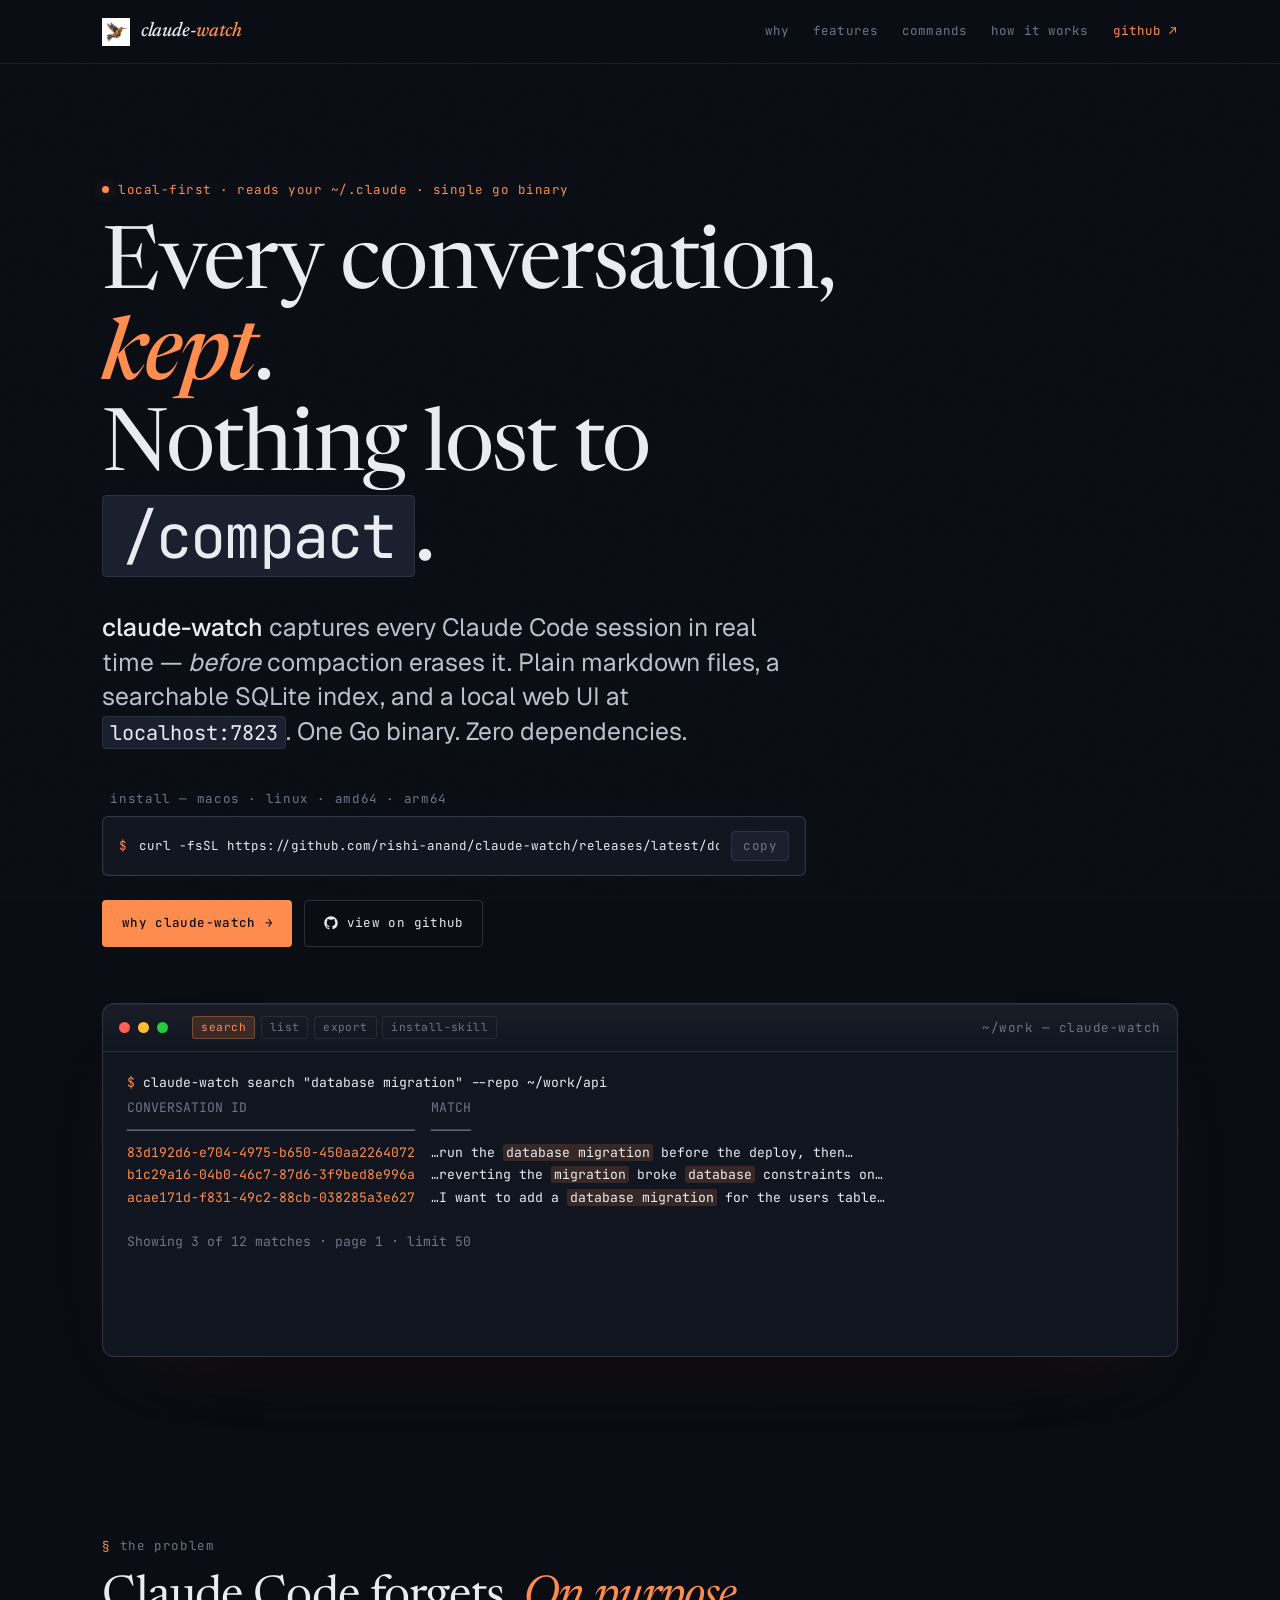
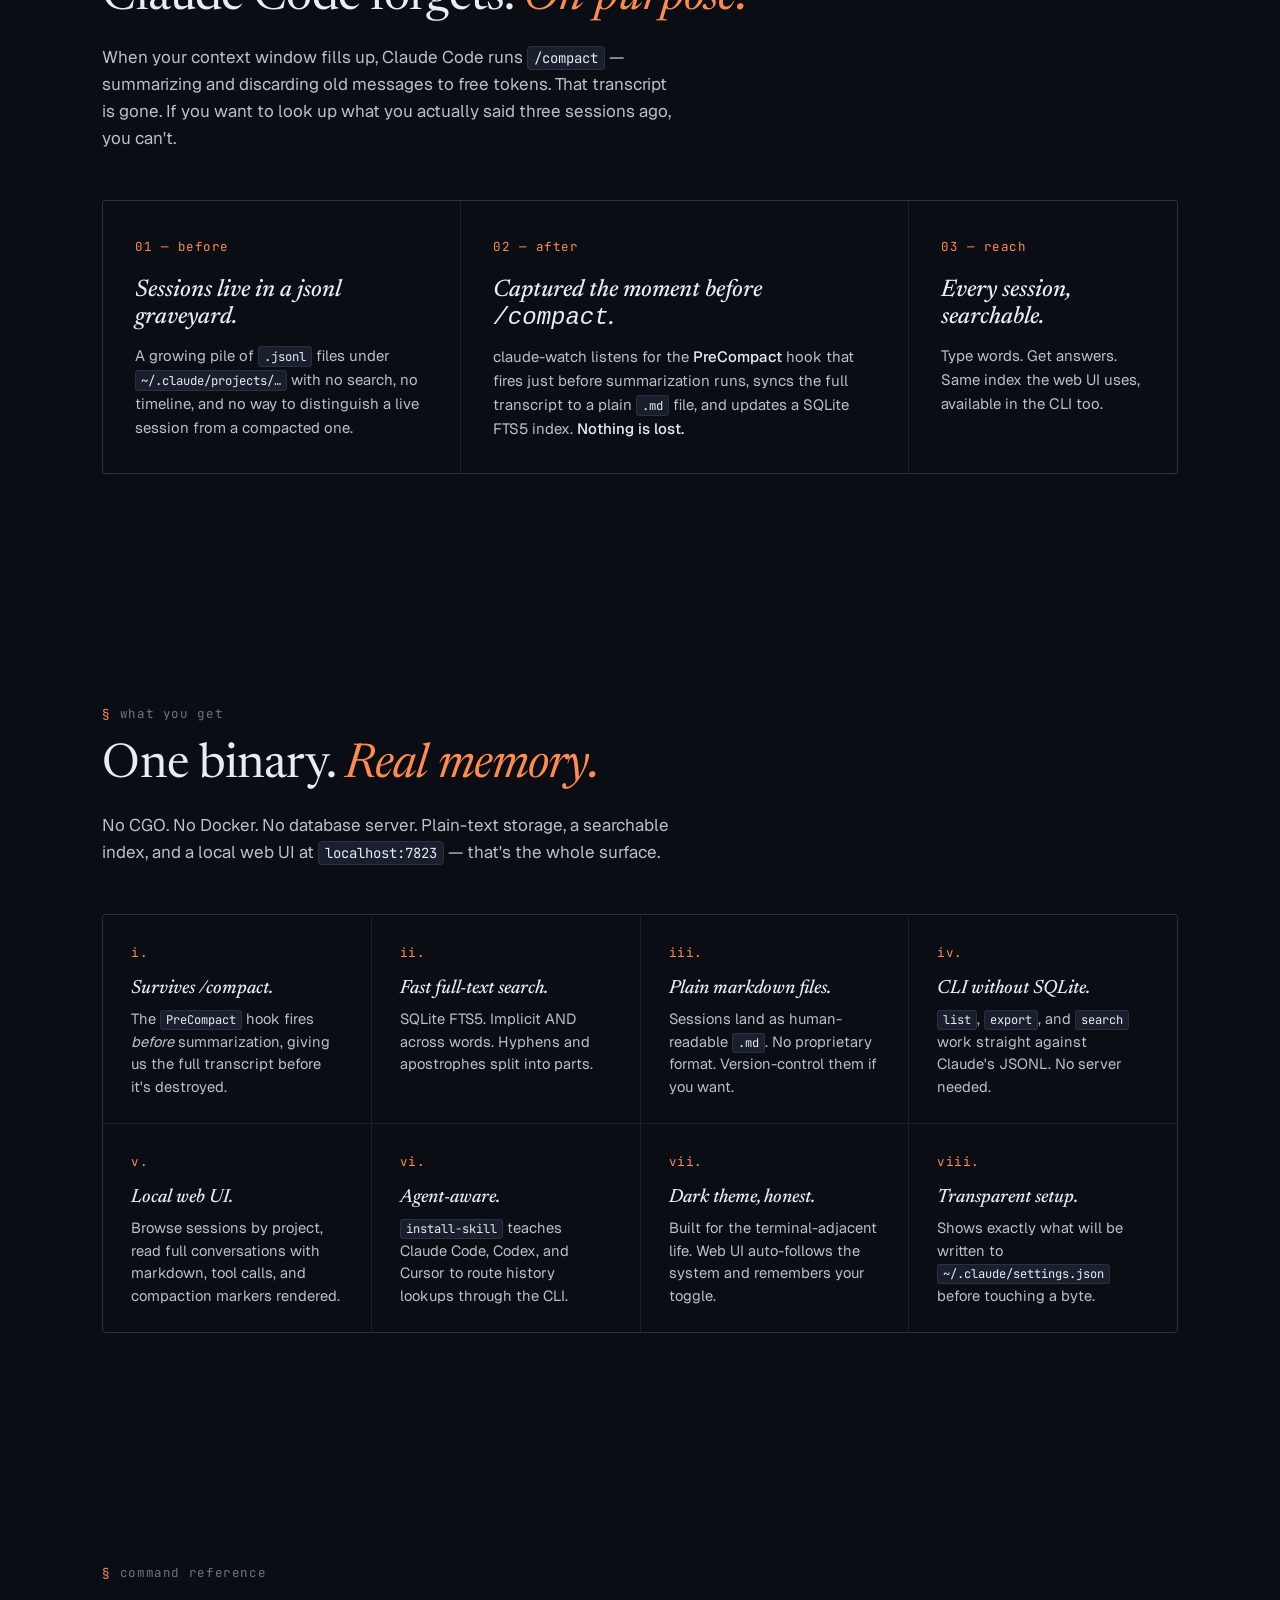
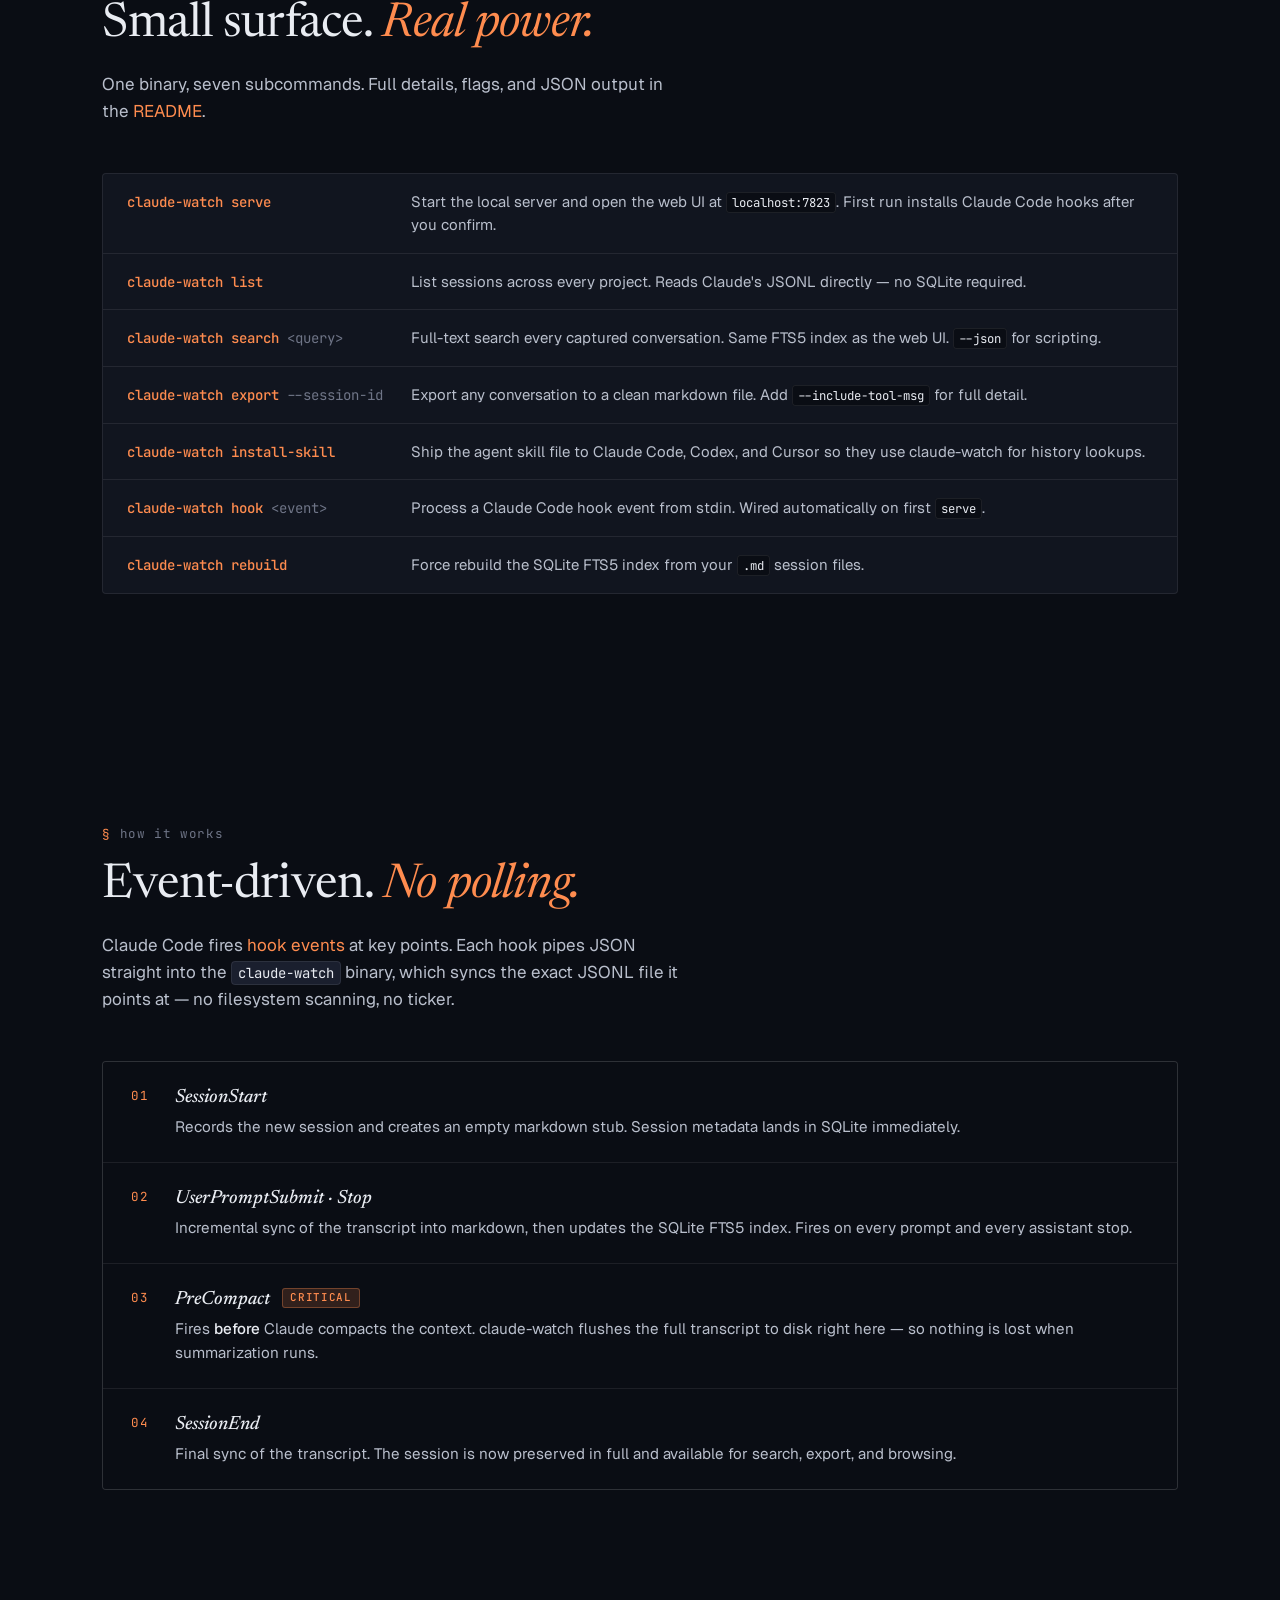
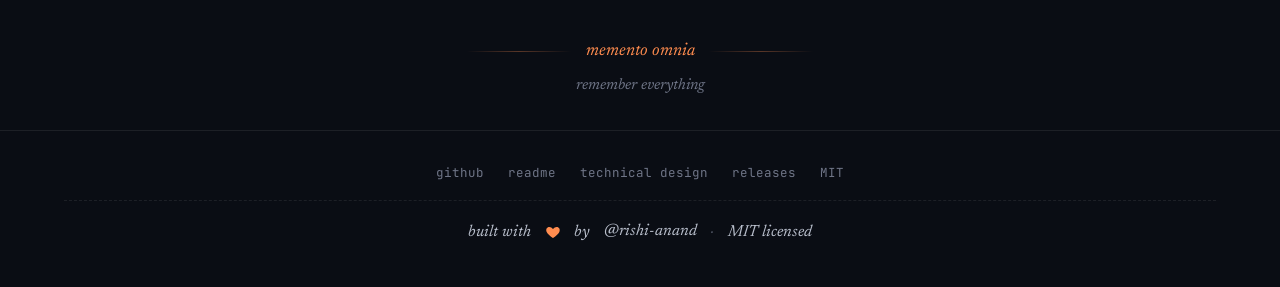
==== docs/index.html @ e71b8669 "Animate terminal demo: cycle through search/list/export/install-skill Replaces the static hero termi" ====
<!doctype html>
<html lang="en" data-accent="ember">
<head>
  <meta charset="utf-8" />
  <meta name="viewport" content="width=device-width, initial-scale=1" />
  <meta name="theme-color" content="#0a0d14" />
  <title>claude-watch — every Claude Code conversation, kept.</title>
  <meta name="description" content="claude-watch captures every Claude Code session in real time — before /compact erases it. Plain markdown files, a searchable SQLite index, and a local web UI at localhost:7823." />
  <meta property="og:title" content="claude-watch" />
  <meta property="og:description" content="Every Claude Code conversation, kept. Nothing lost to /compact." />
  <meta property="og:image" content="logo.png" />
  <meta name="twitter:card" content="summary_large_image" />
  <link rel="icon" type="image/png" href="logo.png" />
  <link rel="preconnect" href="https://fonts.googleapis.com" />
  <link rel="preconnect" href="https://fonts.gstatic.com" crossorigin />
  <link href="https://fonts.googleapis.com/css2?family=Newsreader:ital,opsz,wght@0,6..72,400;0,6..72,500;1,6..72,400;1,6..72,500&family=Geist:wght@400;500;600&family=JetBrains+Mono:wght@400;500&display=swap" rel="stylesheet" />
  <style>
    /* ─── Design tokens ─────────────────────────────────── */
    :root {
      --bg:      #0a0d14;
      --bg-2:    #11151f;
      --bg-3:    #1a1f2e;
      --line:    rgba(255, 255, 255, 0.08);
      --line-2:  rgba(255, 255, 255, 0.14);
      --ink:     #e9ecf2;
      --ink-2:   #b9bfcc;
      --ink-3:   #6f7587;
      --ink-4:   #4a4f5d;

      --accent:        #ff8c4f;
      --accent-soft:   rgba(255, 140, 79, 0.16);
      --accent-line:   rgba(255, 140, 79, 0.32);
      --accent-glow:   rgba(255, 140, 79, 0.45);

      --f-mono:    "JetBrains Mono", ui-monospace, "SF Mono", Menlo, monospace;
      --f-display: "Newsreader", ui-serif, Georgia, serif;
      --f-body:    "Geist", ui-sans-serif, system-ui, -apple-system, sans-serif;

      --t-1: clamp(2.6rem, 7vw, 5.4rem);
      --t-2: clamp(1.9rem, 4vw, 3rem);
      --t-3: clamp(1.2rem, 2.2vw, 1.55rem);
      --t-4: 1.0625rem;
      --t-5: 0.9375rem;
      --t-6: 0.78125rem;
      --lh-tight: 1.05;
      --lh-snug:  1.25;
      --lh:       1.55;

      --gutter:      clamp(1.25rem, 3vw, 2.5rem);
      --section-gap: clamp(4rem, 9vw, 7.5rem);
      --max-w:       72rem;
      --copy-w:      36rem;
    }

    /* ─── Reset + base ──────────────────────────────────── */
    *, *::before, *::after { box-sizing: border-box; }
    html, body { margin: 0; padding: 0; }
    html { background: var(--bg); scroll-behavior: smooth; }

    body {
      font-family: var(--f-body);
      font-size: var(--t-5);
      line-height: var(--lh);
      color: var(--ink);
      background: var(--bg);
      -webkit-font-smoothing: antialiased;
      -moz-osx-font-smoothing: grayscale;
      font-feature-settings: "ss01", "cv11";
      text-rendering: optimizeLegibility;
      overflow-x: hidden;
    }

    img { max-width: 100%; display: block; }
    a { color: var(--accent); text-decoration: none; transition: color .12s ease; }
    a:hover { color: var(--ink); }
    ::selection { background: var(--accent); color: var(--bg); }

    /* Faint grain overlay */
    body::before {
      content: "";
      position: fixed; inset: 0;
      pointer-events: none;
      z-index: 999;
      opacity: 0.04;
      background-image: url("data:image/svg+xml;utf8,<svg xmlns='http://www.w3.org/2000/svg' width='128' height='128'><filter id='n'><feTurbulence type='fractalNoise' baseFrequency='0.85' numOctaves='2' stitchTiles='stitch'/></filter><rect width='100%25' height='100%25' filter='url(%23n)'/></svg>");
      mix-blend-mode: overlay;
    }

    /* ─── Nav ───────────────────────────────────────────── */
    .nav {
      position: sticky; top: 0; z-index: 50;
      backdrop-filter: blur(10px);
      -webkit-backdrop-filter: blur(10px);
      background: rgba(10, 13, 20, 0.72);
      border-bottom: 1px solid var(--line);
    }
    .nav__inner {
      max-width: var(--max-w);
      margin: 0 auto;
      padding: 1rem var(--gutter);
      display: flex;
      align-items: center;
      gap: 2rem;
    }
    .nav__brand {
      display: flex;
      align-items: center;
      gap: .65rem;
      font-family: var(--f-display);
      font-style: italic;
      font-weight: 500;
      font-size: 1.25rem;
      color: var(--ink);
      letter-spacing: -.01em;
    }
    .nav__brand:hover { color: var(--ink); }
    .nav__brand img { width: 28px; height: 28px; }
    .nav__brand em { color: var(--accent); font-style: italic; }
    .nav__links {
      margin-left: auto;
      display: flex;
      gap: 1.5rem;
      font-family: var(--f-mono);
      font-size: var(--t-6);
      color: var(--ink-3);
      text-transform: lowercase;
      letter-spacing: .01em;
    }
    .nav__links a {
      color: var(--ink-3);
      border-bottom: 1px dashed transparent;
      padding-bottom: 1px;
      transition: color .12s, border-color .12s;
    }
    .nav__links a:hover { color: var(--ink); border-bottom-color: var(--accent-line); }
    .nav__links a.is-cta { color: var(--accent); }
    .nav__links a.is-cta:hover { color: var(--ink); }
    @media (max-width: 720px) {
      .nav__links { gap: 1rem; }
      .nav__links a:not(.is-cta) { display: none; }
    }

    /* ─── Hero ──────────────────────────────────────────── */
    .hero {
      max-width: var(--max-w);
      margin: 0 auto;
      padding: clamp(4rem, 10vw, 7rem) var(--gutter) clamp(2.5rem, 6vw, 4rem);
      position: relative;
    }
    .hero::after {
      content: "";
      position: absolute;
      top: -10%; right: -20%;
      width: 720px; height: 720px;
      background: radial-gradient(circle at center, var(--accent-soft) 0%, transparent 60%);
      pointer-events: none;
      filter: blur(30px);
      z-index: -1;
    }

    .hero__eyebrow {
      font-family: var(--f-mono);
      font-size: var(--t-6);
      color: var(--accent);
      text-transform: lowercase;
      letter-spacing: .04em;
      margin: 0 0 1.5rem;
      display: inline-flex;
      align-items: center;
      gap: .55rem;
    }
    .hero__eyebrow::before {
      content: "";
      display: inline-block;
      width: 7px; height: 7px;
      border-radius: 50%;
      background: var(--accent);
      box-shadow: 0 0 14px var(--accent-glow);
      animation: blink 2.6s ease-in-out infinite;
    }
    @keyframes blink { 0%,75%,100% { opacity: 1; } 88% { opacity: .25; } }

    .hero__title {
      font-family: var(--f-display);
      font-weight: 400;
      font-size: var(--t-1);
      line-height: var(--lh-tight);
      letter-spacing: -.02em;
      color: var(--ink);
      margin: 0 0 1.5rem;
      max-width: 16ch;
    }
    .hero__title em {
      font-style: italic;
      color: var(--accent);
      font-weight: 500;
    }
    .hero__sub {
      font-size: var(--t-3);
      line-height: 1.4;
      color: var(--ink-2);
      max-width: 44ch;
      margin: 0 0 2.5rem;
      font-weight: 400;
    }
    .hero__sub strong { color: var(--ink); font-weight: 500; }
    .hero__sub code {
      font-family: var(--f-mono);
      font-size: .82em;
      color: var(--ink);
      background: var(--bg-3);
      padding: 2px 7px;
      border-radius: 4px;
      border: 1px solid var(--line);
    }

    /* Install command block — primary CTA */
    .install {
      max-width: 44rem;
      margin: 0 0 1.5rem;
    }
    .install__label {
      font-family: var(--f-mono);
      font-size: var(--t-6);
      color: var(--ink-3);
      text-transform: lowercase;
      letter-spacing: .05em;
      margin: 0 0 .5rem;
      padding-left: .5rem;
    }
    .install__row {
      display: flex;
      align-items: center;
      gap: .75rem;
      background: var(--bg-2);
      border: 1px solid var(--line-2);
      border-radius: 6px;
      padding: .85rem 1rem;
      position: relative;
      box-shadow: 0 20px 40px -30px rgba(0,0,0,.9), 0 0 0 1px rgba(255,255,255,.02) inset;
    }
    .install__row .prompt {
      color: var(--accent);
      font-family: var(--f-mono);
      font-size: var(--t-6);
      user-select: none;
      flex-shrink: 0;
    }
    .install__row code {
      flex: 1;
      font-family: var(--f-mono);
      font-size: var(--t-6);
      color: var(--ink);
      overflow-x: auto;
      white-space: nowrap;
      padding: 2px 0;
      letter-spacing: 0;
    }
    .install__copy {
      background: var(--bg-3);
      border: 1px solid var(--line);
      color: var(--ink-3);
      font-family: var(--f-mono);
      font-size: var(--t-6);
      letter-spacing: .04em;
      text-transform: lowercase;
      padding: .35rem .7rem;
      border-radius: 4px;
      cursor: pointer;
      flex-shrink: 0;
      transition: color .12s, border-color .12s, background .12s;
    }
    .install__copy:hover {
      color: var(--accent);
      border-color: var(--accent-line);
      background: var(--bg-2);
    }
    .install__copy.is-copied {
      color: var(--accent);
      border-color: var(--accent);
      background: var(--accent-soft);
    }

    .cta-row {
      display: flex;
      flex-wrap: wrap;
      gap: .75rem;
      align-items: center;
      margin-bottom: 3.5rem;
    }
    .btn {
      display: inline-flex;
      align-items: center;
      gap: .55rem;
      font-family: var(--f-mono);
      font-size: var(--t-6);
      text-transform: lowercase;
      letter-spacing: .03em;
      padding: .8rem 1.15rem;
      border-radius: 4px;
      border: 1px solid transparent;
      cursor: pointer;
      transition: transform .12s ease, background .12s ease, border-color .12s ease, color .12s ease;
      text-decoration: none;
    }
    .btn--primary {
      background: var(--accent);
      color: var(--bg);
      font-weight: 500;
    }
    .btn--primary:hover {
      background: var(--ink);
      color: var(--bg);
      transform: translateY(-1px);
    }
    .btn--ghost {
      border-color: var(--line-2);
      color: var(--ink);
      background: transparent;
    }
    .btn--ghost:hover {
      border-color: var(--accent);
      color: var(--accent);
    }
    .btn .arrow { transition: transform .15s ease; }
    .btn:hover .arrow { transform: translateX(3px); }

    /* Terminal mock — replaces the "hero screenshot" slot */
    .terminal {
      margin: 0 calc(-1 * var(--gutter));
      position: relative;
    }
    .terminal__frame {
      border: 1px solid var(--line-2);
      border-radius: 12px;
      background: var(--bg-2);
      overflow: hidden;
      box-shadow:
        0 1px 0 rgba(255,255,255,.04) inset,
        0 60px 120px -60px rgba(0,0,0,.8),
        0 30px 80px -40px var(--accent-soft);
    }
    .terminal__bar {
      display: flex;
      align-items: center;
      gap: .5rem;
      padding: .75rem 1rem;
      border-bottom: 1px solid var(--line);
      background: linear-gradient(180deg, rgba(255,255,255,0.03), transparent);
    }
    .terminal__dot {
      width: 11px; height: 11px; border-radius: 50%;
      background: var(--ink-4);
    }
    .terminal__dot:nth-child(1) { background: #ff5f57; }
    .terminal__dot:nth-child(2) { background: #febc2e; }
    .terminal__dot:nth-child(3) { background: #28c840; }
    .terminal__title {
      margin-left: auto; margin-right: auto;
      font-family: var(--f-mono);
      font-size: var(--t-6);
      color: var(--ink-3);
      letter-spacing: .04em;
    }
    .terminal__body {
      font-family: var(--f-mono);
      font-size: .82rem;
      line-height: 1.7;
      padding: 1.25rem 1.5rem;
      color: var(--ink);
      overflow-x: auto;
      min-height: 19rem;
    }
    .terminal__cmd { white-space: pre; margin-bottom: .2rem; }
    .terminal__out { white-space: pre; min-height: 14rem; }
    .terminal__out .header { color: var(--ink-3); }
    .terminal__out .id { color: var(--accent); }
    .terminal__out .highlight { color: var(--ink); background: var(--accent-soft); padding: 0 3px; border-radius: 2px; }
    .terminal__out .dim { color: var(--ink-3); }
    .terminal__out .ok { color: #6fbc95; }
    .terminal__out .warn { color: #f0b76b; }
    .terminal__cmd .prompt { color: var(--accent); }
    .terminal__cursor {
      display: inline-block;
      width: 8px; height: 1.05em;
      background: var(--accent);
      vertical-align: text-bottom;
      animation: cursor 1s steps(2) infinite;
      margin-left: 2px;
    }
    .terminal__cursor[hidden] { display: none; }
    @keyframes cursor { 50% { opacity: 0; } }
    .terminal__tabs {
      display: flex;
      gap: .35rem;
      margin-left: 1rem;
    }
    .terminal__tab {
      font-family: var(--f-mono);
      font-size: .7rem;
      color: var(--ink-3);
      letter-spacing: .04em;
      padding: 2px 8px;
      border-radius: 3px;
      border: 1px solid var(--line);
      background: transparent;
      transition: color .18s ease, border-color .18s ease, background .18s ease;
    }
    .terminal__tab.is-active {
      color: var(--accent);
      border-color: var(--accent-line);
      background: var(--accent-soft);
    }
    @media (min-width: 900px) {
      .terminal { margin: 0; }
    }

    /* ─── Section primitives ────────────────────────────── */
    section {
      max-width: var(--max-w);
      margin: 0 auto;
      padding: var(--section-gap) var(--gutter);
    }
    .section__eyebrow {
      font-family: var(--f-mono);
      font-size: var(--t-6);
      color: var(--ink-3);
      text-transform: lowercase;
      letter-spacing: .05em;
      margin: 0 0 .75rem;
    }
    .section__eyebrow::before { content: "§ "; color: var(--accent); }
    .section__title {
      font-family: var(--f-display);
      font-weight: 400;
      font-size: var(--t-2);
      line-height: var(--lh-snug);
      letter-spacing: -.018em;
      margin: 0 0 1rem;
      max-width: 24ch;
      color: var(--ink);
    }
    .section__title em { font-style: italic; color: var(--accent); }
    .section__lede {
      font-size: var(--t-4);
      line-height: 1.6;
      color: var(--ink-2);
      max-width: var(--copy-w);
      margin: 0 0 3rem;
    }
    .section__lede code {
      font-family: var(--f-mono);
      font-size: .82em;
      color: var(--ink);
      background: var(--bg-3);
      padding: 2px 6px;
      border-radius: 4px;
      border: 1px solid var(--line);
    }

    /* ─── Pillars (why) ─────────────────────────────────── */
    .pillars {
      display: grid;
      grid-template-columns: repeat(12, 1fr);
      gap: 1px;
      background: var(--line);
      border: 1px solid var(--line);
      border-radius: 4px;
      overflow: hidden;
    }
    .pillar {
      background: var(--bg);
      padding: 2.25rem 2rem 2rem;
      position: relative;
      transition: background .18s ease;
    }
    .pillar:hover { background: var(--bg-2); }
    .pillar:nth-child(1) { grid-column: span 4; }
    .pillar:nth-child(2) { grid-column: span 5; }
    .pillar:nth-child(3) { grid-column: span 3; }
    @media (max-width: 820px) { .pillar:nth-child(n) { grid-column: span 12; } }
    .pillar__num {
      font-family: var(--f-mono);
      font-size: var(--t-6);
      color: var(--accent);
      margin-bottom: 1.25rem;
      letter-spacing: .04em;
    }
    .pillar__head {
      font-family: var(--f-display);
      font-weight: 500;
      font-style: italic;
      font-size: 1.5rem;
      line-height: 1.15;
      margin: 0 0 .75rem;
      color: var(--ink);
    }
    .pillar__body {
      color: var(--ink-2);
      font-size: var(--t-5);
      line-height: 1.6;
      margin: 0;
    }
    .pillar__body strong { color: var(--ink); font-weight: 500; }
    .pillar__body code {
      font-family: var(--f-mono);
      font-size: .82em;
      color: var(--ink);
      background: var(--bg-3);
      padding: 1px 5px;
      border-radius: 3px;
      border: 1px solid var(--line);
    }

    /* ─── Features grid ─────────────────────────────────── */
    .features {
      display: grid;
      grid-template-columns: repeat(auto-fill, minmax(260px, 1fr));
      gap: 1px;
      background: var(--line);
      border: 1px solid var(--line);
      border-radius: 4px;
      overflow: hidden;
    }
    .feature {
      background: var(--bg);
      padding: 1.75rem 1.75rem 1.5rem;
      transition: background .18s ease;
    }
    .feature:hover { background: var(--bg-2); }
    .feature__mark {
      font-family: var(--f-mono);
      font-size: var(--t-6);
      color: var(--accent);
      letter-spacing: .04em;
      margin-bottom: .9rem;
    }
    .feature__head {
      font-family: var(--f-display);
      font-weight: 500;
      font-style: italic;
      font-size: 1.2rem;
      line-height: 1.2;
      margin: 0 0 .5rem;
      color: var(--ink);
    }
    .feature__body {
      color: var(--ink-2);
      font-size: .92rem;
      line-height: 1.55;
      margin: 0;
    }
    .feature__body code {
      font-family: var(--f-mono);
      font-size: .82em;
      color: var(--ink);
      background: var(--bg-3);
      padding: 1px 5px;
      border-radius: 3px;
      border: 1px solid var(--line);
    }

    /* ─── Commands table ────────────────────────────────── */
    .commands {
      border: 1px solid var(--line);
      border-radius: 4px;
      overflow: hidden;
      background: var(--bg-2);
    }
    .cmd {
      display: grid;
      grid-template-columns: 260px 1fr;
      gap: 1.5rem;
      padding: 1rem 1.5rem;
      border-bottom: 1px solid var(--line);
      align-items: baseline;
      transition: background .12s ease;
    }
    .cmd:last-child { border-bottom: none; }
    .cmd:hover { background: var(--bg-3); }
    .cmd__name {
      font-family: var(--f-mono);
      font-size: .875rem;
      color: var(--accent);
      font-weight: 500;
    }
    .cmd__name .flag {
      color: var(--ink-3);
      font-weight: 400;
    }
    .cmd__desc {
      color: var(--ink-2);
      font-size: var(--t-5);
      line-height: 1.55;
    }
    .cmd__desc code {
      font-family: var(--f-mono);
      font-size: .82em;
      color: var(--ink);
      background: var(--bg);
      padding: 1px 5px;
      border-radius: 3px;
      border: 1px solid var(--line);
    }
    @media (max-width: 720px) {
      .cmd { grid-template-columns: 1fr; gap: .35rem; }
    }

    /* ─── Steps (how it works) ──────────────────────────── */
    .steps {
      display: grid;
      gap: 1px;
      background: var(--line);
      border: 1px solid var(--line);
      border-radius: 4px;
      overflow: hidden;
    }
    .step {
      background: var(--bg);
      padding: 1.5rem 1.75rem 1.5rem 4.5rem;
      position: relative;
      transition: background .18s ease;
    }
    .step:hover { background: var(--bg-2); }
    .step__num {
      position: absolute;
      left: 1.75rem;
      top: 1.5rem;
      font-family: var(--f-mono);
      font-size: var(--t-6);
      color: var(--accent);
      letter-spacing: .04em;
      width: 2rem;
    }
    .step__head {
      font-family: var(--f-display);
      font-weight: 500;
      font-style: italic;
      font-size: 1.2rem;
      line-height: 1.2;
      margin: 0 0 .35rem;
      color: var(--ink);
    }
    .step__head .tag {
      display: inline-block;
      margin-left: .5rem;
      font-family: var(--f-mono);
      font-size: .68rem;
      font-style: normal;
      letter-spacing: .06em;
      text-transform: uppercase;
      color: var(--accent);
      background: var(--accent-soft);
      border: 1px solid var(--accent-line);
      padding: 2px 7px;
      border-radius: 3px;
      vertical-align: 3px;
    }
    .step__body {
      color: var(--ink-2);
      font-size: .95rem;
      line-height: 1.55;
      margin: 0;
    }
    .step__body strong { color: var(--ink); font-weight: 500; }
    .step__body code {
      font-family: var(--f-mono);
      font-size: .82em;
      color: var(--ink);
      background: var(--bg-3);
      padding: 1px 5px;
      border-radius: 3px;
      border: 1px solid var(--line);
    }

    /* ─── Closing quote ─────────────────────────────────── */
    .benediction {
      margin: 2rem auto 2rem;
      max-width: 40rem;
      text-align: center;
      padding: 0 1rem;
    }
    .benediction__phrase {
      display: flex;
      align-items: center;
      justify-content: center;
      gap: .9rem;
      font-family: var(--f-display);
      font-style: italic;
      font-size: 1.1rem;
      color: var(--accent);
      margin: 0;
    }
    .benediction__rule {
      flex: 1 1 auto;
      height: 1px;
      max-width: 6.5rem;
      background: linear-gradient(90deg, transparent 0%, var(--accent-line) 50%, transparent 100%);
    }
    .benediction__translation {
      font-family: var(--f-display);
      font-style: italic;
      font-size: .95rem;
      color: var(--ink-3);
      margin: .6rem 0 0;
    }

    /* ─── Footer ────────────────────────────────────────── */
    footer {
      border-top: 1px solid var(--line);
      margin-top: 1rem;
      padding: 2rem var(--gutter) 1.5rem;
      background: var(--bg);
      color: var(--ink-3);
      font-size: var(--t-6);
    }
    .footer__row { max-width: var(--max-w); margin: 0 auto; }
    .footer__nav {
      display: flex;
      justify-content: center;
      gap: 1.5rem;
      flex-wrap: wrap;
      margin-bottom: 1rem;
      font-family: var(--f-mono);
      font-size: var(--t-6);
    }
    .footer__nav a {
      color: var(--ink-3);
      border-bottom: 1px dashed transparent;
      padding-bottom: 1px;
      transition: color .12s, border-color .12s;
    }
    .footer__nav a:hover {
      color: var(--accent);
      border-color: var(--accent-line);
    }
    .footer__signoff {
      display: flex;
      align-items: center;
      justify-content: center;
      gap: .85rem;
      flex-wrap: wrap;
      font-family: var(--f-display);
      font-style: italic;
      font-size: 1rem;
      color: var(--ink-2);
      border-top: 1px dashed var(--line);
      padding: 1.1rem 0 0;
    }
    .footer__signoff .sep { color: var(--ink-4); }
    .footer__signoff a {
      color: var(--ink-2);
      border-bottom: 1px dashed transparent;
      padding-bottom: 1px;
      transition: color .12s, border-color .12s;
    }
    .footer__signoff a:hover {
      color: var(--accent);
      border-color: var(--accent);
    }
    .footer__signoff svg.heart {
      color: var(--accent);
      transform-origin: center;
      animation: heart-beat 2.4s ease-in-out infinite;
    }
    @keyframes heart-beat {
      0%, 100% { transform: scale(1); }
      18% { transform: scale(1.18); }
      36% { transform: scale(1); }
      54% { transform: scale(1.10); }
      72% { transform: scale(1); }
    }

    @media (prefers-reduced-motion: reduce) {
      *, *::before, *::after { transition: none !important; animation: none !important; }
    }
  </style>
</head>
<body>

  <nav class="nav">
    <div class="nav__inner">
      <a class="nav__brand" href="#top">
        <img src="logo.png" alt="" />
        <span>claude-<em>watch</em></span>
      </a>
      <div class="nav__links">
        <a href="#why">why</a>
        <a href="#features">features</a>
        <a href="#commands">commands</a>
        <a href="#how">how it works</a>
        <a class="is-cta" href="https://github.com/rishi-anand/claude-watch" target="_blank" rel="noopener">github ↗</a>
      </div>
    </div>
  </nav>

  <header class="hero" id="top">
    <p class="hero__eyebrow">local-first · reads your ~/.claude · single go binary</p>
    <h1 class="hero__title">
      Every conversation, <em>kept</em>.<br>
      Nothing lost to <code style="font-family:var(--f-mono);font-size:.7em;background:var(--bg-3);padding:0 .3em;border-radius:4px;border:1px solid var(--line);vertical-align:2px;color:var(--ink)">/compact</code>.
    </h1>
    <p class="hero__sub">
      <strong>claude-watch</strong> captures every Claude Code session in real time — <em>before</em>
      compaction erases it. Plain markdown files, a searchable SQLite index, and a local web UI
      at <code>localhost:7823</code>. One Go binary. Zero dependencies.
    </p>

    <div class="install">
      <p class="install__label">install — macOS &middot; linux &middot; amd64 &middot; arm64</p>
      <div class="install__row">
        <span class="prompt">$</span>
        <code id="install-line">curl -fsSL https://github.com/rishi-anand/claude-watch/releases/latest/download/install.sh | bash</code>
        <button class="install__copy" id="install-copy" aria-label="Copy install command">copy</button>
      </div>
    </div>

    <div class="cta-row">
      <a class="btn btn--primary" href="#why">
        why claude-watch
        <span class="arrow">→</span>
      </a>
      <a class="btn btn--ghost" href="https://github.com/rishi-anand/claude-watch" target="_blank" rel="noopener">
        <svg width="14" height="14" viewBox="0 0 24 24" fill="currentColor"><path d="M12 .5C5.65.5.5 5.65.5 12c0 5.08 3.29 9.39 7.86 10.91.58.11.79-.25.79-.56v-2.16c-3.2.7-3.87-1.36-3.87-1.36-.52-1.32-1.27-1.67-1.27-1.67-1.04-.71.08-.7.08-.7 1.15.08 1.75 1.18 1.75 1.18 1.02 1.75 2.68 1.24 3.34.95.1-.74.4-1.24.72-1.53-2.55-.29-5.24-1.28-5.24-5.7 0-1.26.45-2.28 1.18-3.08-.12-.29-.51-1.46.11-3.04 0 0 .96-.31 3.15 1.18a10.9 10.9 0 0 1 5.72 0c2.19-1.49 3.15-1.18 3.15-1.18.63 1.58.23 2.75.11 3.04.73.8 1.18 1.82 1.18 3.08 0 4.43-2.69 5.41-5.25 5.7.41.35.78 1.05.78 2.11v3.13c0 .31.21.68.8.56A11.51 11.51 0 0 0 23.5 12C23.5 5.65 18.35.5 12 .5z"/></svg>
        view on github
      </a>
    </div>

    <div class="terminal">
      <div class="terminal__frame">
        <div class="terminal__bar">
          <span class="terminal__dot"></span>
          <span class="terminal__dot"></span>
          <span class="terminal__dot"></span>
          <div class="terminal__tabs" id="term-tabs" aria-hidden="true">
            <span class="terminal__tab" data-scene="0">search</span>
            <span class="terminal__tab" data-scene="1">list</span>
            <span class="terminal__tab" data-scene="2">export</span>
            <span class="terminal__tab" data-scene="3">install-skill</span>
          </div>
          <span class="terminal__title" style="margin-left:auto;margin-right:0">~/work — claude-watch</span>
        </div>
        <div class="terminal__body" aria-hidden="true">
          <div class="terminal__cmd"><span class="prompt">$</span> <span id="term-typed"></span><span class="terminal__cursor" id="term-cursor"></span></div>
          <div class="terminal__out" id="term-out"></div>
        </div>
      </div>
    </div>
  </header>

  <section id="why">
    <p class="section__eyebrow">the problem</p>
    <h2 class="section__title">Claude Code forgets. <em>On purpose.</em></h2>
    <p class="section__lede">
      When your context window fills up, Claude Code runs <code>/compact</code> — summarizing and
      discarding old messages to free tokens. That transcript is gone. If you want to look up what
      you actually said three sessions ago, you can't.
    </p>

    <div class="pillars">
      <div class="pillar">
        <div class="pillar__num">01 — before</div>
        <h3 class="pillar__head">Sessions live in a jsonl graveyard.</h3>
        <p class="pillar__body">
          A growing pile of <code>.jsonl</code> files under <code>~/.claude/projects/…</code> with
          no search, no timeline, and no way to distinguish a live session from a compacted one.
        </p>
      </div>
      <div class="pillar">
        <div class="pillar__num">02 — after</div>
        <h3 class="pillar__head">Captured the moment before <code>/compact</code>.</h3>
        <p class="pillar__body">
          claude-watch listens for the <strong>PreCompact</strong> hook that fires just before summarization
          runs, syncs the full transcript to a plain <code>.md</code> file, and updates a SQLite FTS5
          index. <strong>Nothing is lost.</strong>
        </p>
      </div>
      <div class="pillar">
        <div class="pillar__num">03 — reach</div>
        <h3 class="pillar__head">Every session, searchable.</h3>
        <p class="pillar__body">
          Type words. Get answers. Same index the web UI uses, available in the CLI too.
        </p>
      </div>
    </div>
  </section>

  <section id="features">
    <p class="section__eyebrow">what you get</p>
    <h2 class="section__title">One binary. <em>Real memory.</em></h2>
    <p class="section__lede">
      No CGO. No Docker. No database server. Plain-text storage, a searchable index, and a local
      web UI at <code>localhost:7823</code> — that's the whole surface.
    </p>

    <div class="features">
      <div class="feature">
        <div class="feature__mark">i.</div>
        <h3 class="feature__head">Survives /compact.</h3>
        <p class="feature__body">The <code>PreCompact</code> hook fires <em>before</em> summarization, giving us the full transcript before it's destroyed.</p>
      </div>
      <div class="feature">
        <div class="feature__mark">ii.</div>
        <h3 class="feature__head">Fast full-text search.</h3>
        <p class="feature__body">SQLite FTS5. Implicit AND across words. Hyphens and apostrophes split into parts.</p>
      </div>
      <div class="feature">
        <div class="feature__mark">iii.</div>
        <h3 class="feature__head">Plain markdown files.</h3>
        <p class="feature__body">Sessions land as human-readable <code>.md</code>. No proprietary format. Version-control them if you want.</p>
      </div>
      <div class="feature">
        <div class="feature__mark">iv.</div>
        <h3 class="feature__head">CLI without SQLite.</h3>
        <p class="feature__body"><code>list</code>, <code>export</code>, and <code>search</code> work straight against Claude's JSONL. No server needed.</p>
      </div>
      <div class="feature">
        <div class="feature__mark">v.</div>
        <h3 class="feature__head">Local web UI.</h3>
        <p class="feature__body">Browse sessions by project, read full conversations with markdown, tool calls, and compaction markers rendered.</p>
      </div>
      <div class="feature">
        <div class="feature__mark">vi.</div>
        <h3 class="feature__head">Agent-aware.</h3>
        <p class="feature__body"><code>install-skill</code> teaches Claude Code, Codex, and Cursor to route history lookups through the CLI.</p>
      </div>
      <div class="feature">
        <div class="feature__mark">vii.</div>
        <h3 class="feature__head">Dark theme, honest.</h3>
        <p class="feature__body">Built for the terminal-adjacent life. Web UI auto-follows the system and remembers your toggle.</p>
      </div>
      <div class="feature">
        <div class="feature__mark">viii.</div>
        <h3 class="feature__head">Transparent setup.</h3>
        <p class="feature__body">Shows exactly what will be written to <code>~/.claude/settings.json</code> before touching a byte.</p>
      </div>
    </div>
  </section>

  <section id="commands">
    <p class="section__eyebrow">command reference</p>
    <h2 class="section__title">Small surface. <em>Real power.</em></h2>
    <p class="section__lede">
      One binary, seven subcommands. Full details, flags, and JSON output in the
      <a href="https://github.com/rishi-anand/claude-watch#commands" target="_blank" rel="noopener">README</a>.
    </p>

    <div class="commands">
      <div class="cmd">
        <div class="cmd__name">claude-watch serve</div>
        <div class="cmd__desc">Start the local server and open the web UI at <code>localhost:7823</code>. First run installs Claude Code hooks after you confirm.</div>
      </div>
      <div class="cmd">
        <div class="cmd__name">claude-watch list</div>
        <div class="cmd__desc">List sessions across every project. Reads Claude's JSONL directly — no SQLite required.</div>
      </div>
      <div class="cmd">
        <div class="cmd__name">claude-watch search <span class="flag">&lt;query&gt;</span></div>
        <div class="cmd__desc">Full-text search every captured conversation. Same FTS5 index as the web UI. <code>--json</code> for scripting.</div>
      </div>
      <div class="cmd">
        <div class="cmd__name">claude-watch export <span class="flag">--session-id</span></div>
        <div class="cmd__desc">Export any conversation to a clean markdown file. Add <code>--include-tool-msg</code> for full detail.</div>
      </div>
      <div class="cmd">
        <div class="cmd__name">claude-watch install-skill</div>
        <div class="cmd__desc">Ship the agent skill file to Claude Code, Codex, and Cursor so they use claude-watch for history lookups.</div>
      </div>
      <div class="cmd">
        <div class="cmd__name">claude-watch hook <span class="flag">&lt;event&gt;</span></div>
        <div class="cmd__desc">Process a Claude Code hook event from stdin. Wired automatically on first <code>serve</code>.</div>
      </div>
      <div class="cmd">
        <div class="cmd__name">claude-watch rebuild</div>
        <div class="cmd__desc">Force rebuild the SQLite FTS5 index from your <code>.md</code> session files.</div>
      </div>
    </div>
  </section>

  <section id="how">
    <p class="section__eyebrow">how it works</p>
    <h2 class="section__title">Event-driven. <em>No polling.</em></h2>
    <p class="section__lede">
      Claude Code fires <a href="https://code.claude.com/docs/en/hooks" target="_blank" rel="noopener">hook events</a>
      at key points. Each hook pipes JSON straight into the <code>claude-watch</code> binary, which
      syncs the exact JSONL file it points at — no filesystem scanning, no ticker.
    </p>

    <div class="steps">
      <div class="step">
        <div class="step__num">01</div>
        <h3 class="step__head">SessionStart</h3>
        <p class="step__body">Records the new session and creates an empty markdown stub. Session metadata lands in SQLite immediately.</p>
      </div>
      <div class="step">
        <div class="step__num">02</div>
        <h3 class="step__head">UserPromptSubmit &middot; Stop</h3>
        <p class="step__body">Incremental sync of the transcript into markdown, then updates the SQLite FTS5 index. Fires on every prompt and every assistant stop.</p>
      </div>
      <div class="step">
        <div class="step__num">03</div>
        <h3 class="step__head">PreCompact <span class="tag">critical</span></h3>
        <p class="step__body">Fires <strong>before</strong> Claude compacts the context. claude-watch flushes the full transcript to disk right here — so nothing is lost when summarization runs.</p>
      </div>
      <div class="step">
        <div class="step__num">04</div>
        <h3 class="step__head">SessionEnd</h3>
        <p class="step__body">Final sync of the transcript. The session is now preserved in full and available for search, export, and browsing.</p>
      </div>
    </div>
  </section>

  <div class="benediction">
    <p class="benediction__phrase">
      <span class="benediction__rule"></span>
      <span><em>memento omnia</em></span>
      <span class="benediction__rule"></span>
    </p>
    <p class="benediction__translation">remember everything</p>
  </div>

  <footer>
    <div class="footer__row">
      <div class="footer__nav">
        <a href="https://github.com/rishi-anand/claude-watch" target="_blank" rel="noopener">github</a>
        <a href="https://github.com/rishi-anand/claude-watch#readme" target="_blank" rel="noopener">readme</a>
        <a href="https://github.com/rishi-anand/claude-watch/blob/main/docs/technical-design.md" target="_blank" rel="noopener">technical design</a>
        <a href="https://github.com/rishi-anand/claude-watch/releases/latest" target="_blank" rel="noopener">releases</a>
        <a href="https://github.com/rishi-anand/claude-watch/blob/main/LICENSE" target="_blank" rel="noopener">MIT</a>
      </div>
      <p class="footer__signoff">
        <span>built with</span>
        <svg class="heart" width="16" height="16" viewBox="0 0 24 24" fill="currentColor" aria-hidden="true"><path d="M12 21s-7-4.35-9.5-9.05C.8 8.4 2.65 4.5 6.5 4.5c2.15 0 3.86 1.15 5.5 3.05C13.64 5.65 15.35 4.5 17.5 4.5c3.85 0 5.7 3.9 4 7.45C19 16.65 12 21 12 21z"/></svg>
        <span>by</span>
        <a href="https://github.com/rishi-anand" target="_blank" rel="noopener">@rishi-anand</a>
        <span class="sep">·</span>
        <span>MIT licensed</span>
      </p>
    </div>
  </footer>

  <script>
    // Copy install command
    (function () {
      var copyBtn = document.getElementById('install-copy');
      var installLine = document.getElementById('install-line');
      if (!copyBtn || !installLine) return;
      copyBtn.addEventListener('click', function () {
        var text = installLine.textContent.trim();
        var done = function () {
          copyBtn.textContent = 'copied';
          copyBtn.classList.add('is-copied');
          setTimeout(function () {
            copyBtn.textContent = 'copy';
            copyBtn.classList.remove('is-copied');
          }, 1800);
        };
        if (navigator.clipboard && navigator.clipboard.writeText) {
          navigator.clipboard.writeText(text).then(done, function () {});
        } else {
          var ta = document.createElement('textarea');
          ta.value = text;
          document.body.appendChild(ta);
          ta.select();
          try { document.execCommand('copy'); done(); } catch (e) {}
          document.body.removeChild(ta);
        }
      });
    })();

    // Terminal demo — cycle through commands with typewriter effect
    (function () {
      var typed  = document.getElementById('term-typed');
      var out    = document.getElementById('term-out');
      var cursor = document.getElementById('term-cursor');
      var tabs   = document.querySelectorAll('#term-tabs .terminal__tab');
      var body   = document.querySelector('.terminal__body');
      if (!typed || !out || !cursor) return;

      var scenes = [
        {
          cmd: 'claude-watch search "database migration" --repo ~/work/api',
          out:
'<span class="header">CONVERSATION ID                       MATCH</span>\n' +
'<span class="header">────────────────────────────────────  ─────</span>\n' +
'<span class="id">83d192d6-e704-4975-b650-450aa2264072</span>  …run the <span class="highlight">database migration</span> before the deploy, then…\n' +
'<span class="id">b1c29a16-04b0-46c7-87d6-3f9bed8e996a</span>  …reverting the <span class="highlight">migration</span> broke <span class="highlight">database</span> constraints on…\n' +
'<span class="id">acae171d-f831-49c2-88cb-038285a3e627</span>  …I want to add a <span class="highlight">database migration</span> for the users table…\n' +
'\n' +
'<span class="dim">Showing 3 of 12 matches · page 1 · limit 50</span>',
          hold: 4200
        },
        {
          cmd: 'claude-watch list --repo ~/work/api',
          out:
'<span class="id">acae171d…</span>  api   <span class="dim">2026-06-28 20:58 → 2026-06-28 21:21</span>  <span class="dim">[m:266 t:99]</span>  Add list and export subcommands…\n' +
'<span class="id">83d192d6…</span>  api   <span class="dim">2026-06-06 09:37 → 2026-06-08 11:30</span>  <span class="dim">[m:297 t:109]</span> Rework database migration flow…\n' +
'<span class="id">b1c29a16…</span>  api   <span class="dim">2026-05-14 22:05 → 2026-05-14 22:07</span>  <span class="dim">[m:12 t:3]</span>   Debug flaky test in user_test.go…\n' +
'<span class="id">7f5e2a91…</span>  api   <span class="dim">2026-05-11 09:12 → 2026-05-11 10:04</span>  <span class="dim">[m:88 t:34]</span>  Add rate-limit middleware…\n' +
'<span class="id">4e0c8b1a…</span>  api   <span class="dim">2026-04-30 14:22 → 2026-04-30 15:47</span>  <span class="dim">[m:141 t:52]</span> Postgres connection pool tuning…\n' +
'\n' +
'<span class="dim">5 sessions · repo: ~/work/api</span>',
          hold: 4400
        },
        {
          cmd: 'claude-watch export --session-id 83d192d6 -o migration-notes.md',
          out:
'<span class="ok">✓</span> <span class="dim">Loaded session</span> <span class="id">83d192d6-e704-4975-b650-450aa2264072</span>\n' +
'<span class="ok">✓</span> <span class="dim">297 messages · 109 tool calls · 2 compaction boundaries</span>\n' +
'<span class="ok">✓</span> <span class="dim">Stripped tool-only turns (kept user + assistant)</span>\n' +
'<span class="ok">✓</span> <span class="dim">Wrote</span> <span class="id">migration-notes.md</span> <span class="dim">· 48 KB · 3,412 lines</span>\n' +
'\n' +
'<span class="id">migration-notes.md</span> <span class="dim">is ready to read.</span>',
          hold: 4000
        },
        {
          cmd: 'claude-watch install-skill --dry-run',
          out:
'<span class="dim">[would write]</span> claude   ~/.claude/skills/claude-watch/SKILL.md\n' +
'<span class="dim">[would write]</span> codex    ~/.codex/AGENTS.md      <span class="warn">(merge)</span>\n' +
'<span class="dim">[would write]</span> cursor   ~/.cursor/rules/claude-watch.mdc\n' +
'\n' +
'<span class="dim">Re-run without --dry-run to install.</span>\n' +
'<span class="dim">Your coding agent will then know to look here for past sessions.</span>',
          hold: 4000
        }
      ];

      var reduced = window.matchMedia && window.matchMedia('(prefers-reduced-motion: reduce)').matches;
      var paused = false;
      var idx = 0;
      var cancelled = false;

      body.addEventListener('mouseenter', function () { paused = true; });
      body.addEventListener('mouseleave', function () { paused = false; });

      tabs.forEach(function (tab) {
        tab.style.cursor = 'pointer';
        tab.addEventListener('click', function () {
          idx = parseInt(tab.getAttribute('data-scene'), 10);
          cancelled = true;
        });
      });

      function markTab(i) {
        tabs.forEach(function (t, ti) {
          if (ti === i) t.classList.add('is-active');
          else t.classList.remove('is-active');
        });
      }

      function sleep(ms) { return new Promise(function (r) { setTimeout(r, ms); }); }
      async function waitWhilePaused() {
        while (paused && !cancelled) await sleep(180);
      }

      async function typeText(text) {
        typed.textContent = '';
        for (var i = 0; i < text.length && !cancelled; i++) {
          await waitWhilePaused();
          typed.textContent += text[i];
          var ch = text[i];
          var jitter = (ch === ' ' || ch === '-') ? 18 : 24;
          await sleep(24 + Math.random() * jitter);
        }
      }

      async function runScene(s) {
        typed.textContent = '';
        out.innerHTML = '';
        cursor.hidden = false;
        await sleep(280);
        if (cancelled) return;
        await typeText(s.cmd);
        if (cancelled) return;
        await sleep(320);
        if (cancelled) return;
        out.innerHTML = s.out;
        cursor.hidden = true;
        var elapsed = 0;
        var step = 120;
        while (elapsed < s.hold && !cancelled) {
          await sleep(step);
          if (!paused) elapsed += step;
        }
      }

      async function loop() {
        if (reduced) {
          markTab(0);
          typed.textContent = scenes[0].cmd;
          out.innerHTML = scenes[0].out;
          cursor.hidden = true;
          return;
        }
        while (true) {
          markTab(idx);
          cancelled = false;
          await runScene(scenes[idx]);
          if (!cancelled) idx = (idx + 1) % scenes.length;
        }
      }
      loop();
    })();
  </script>
</body>
</html>
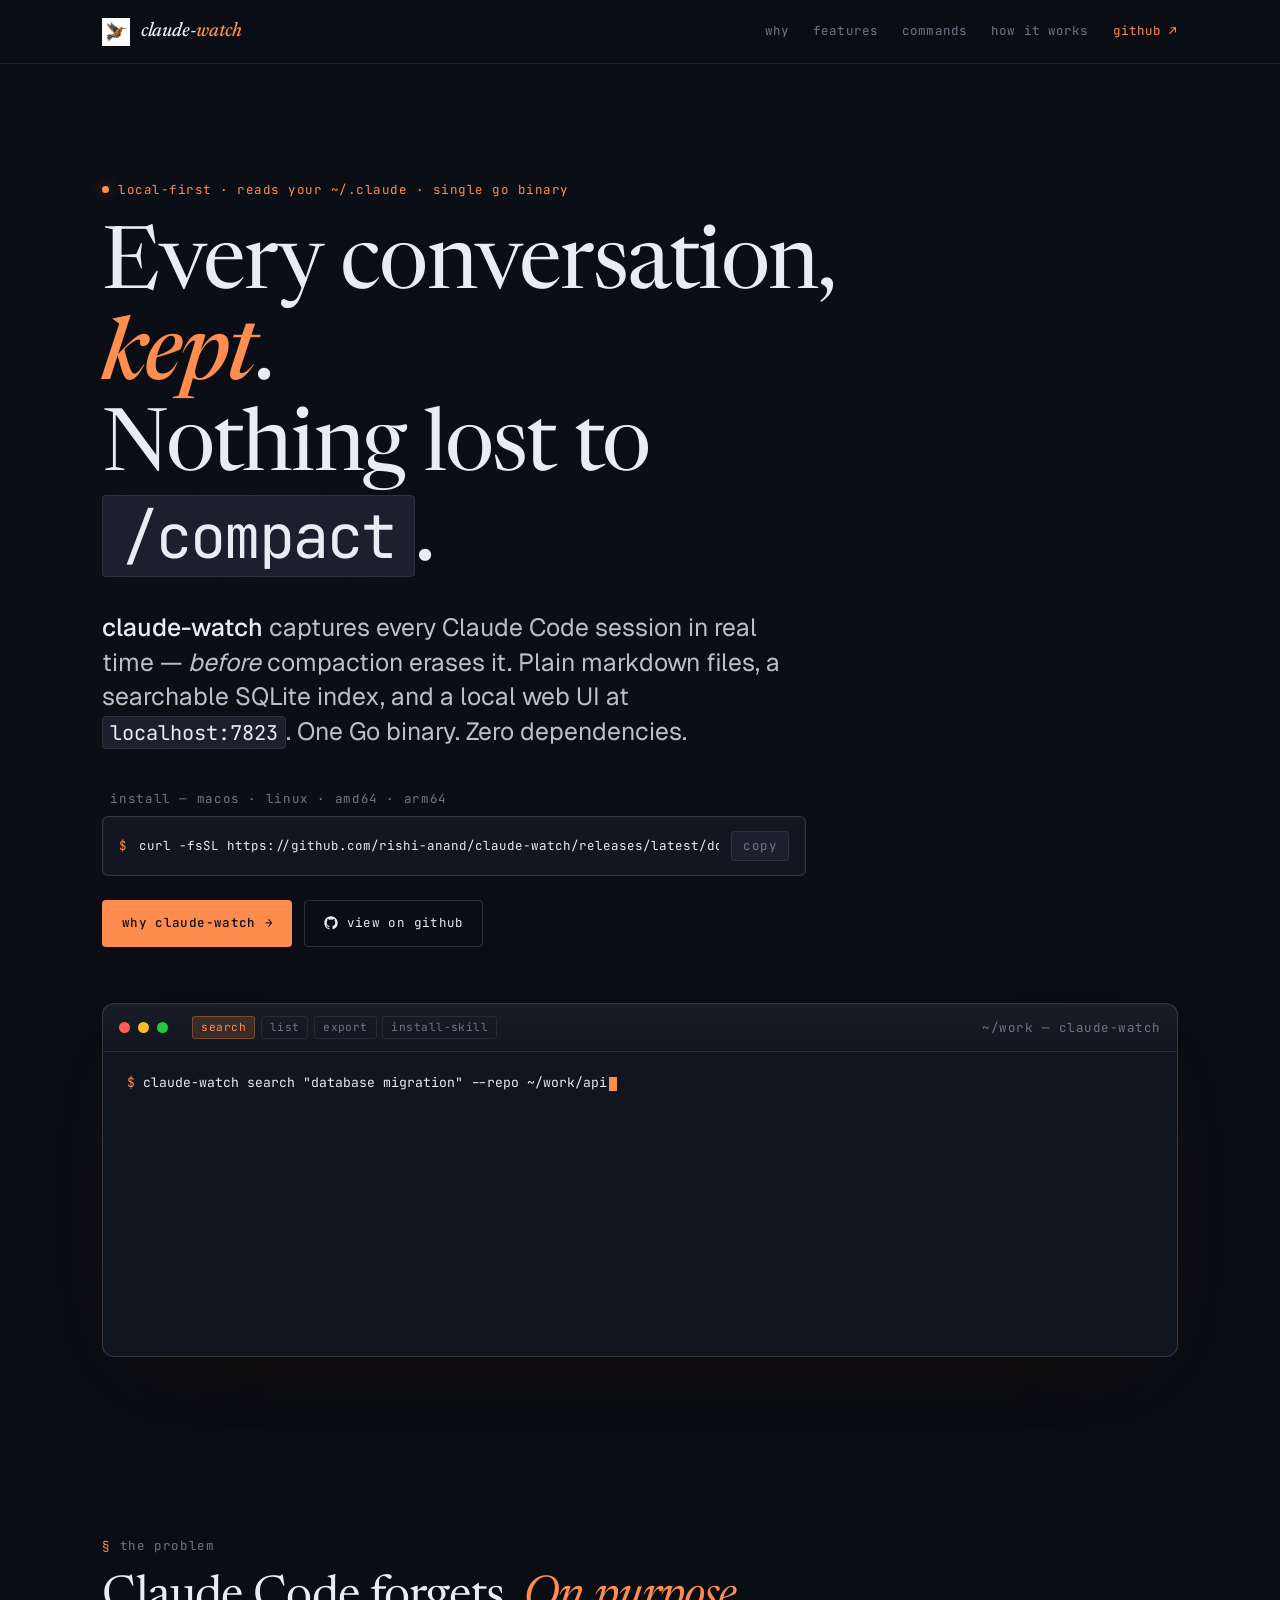
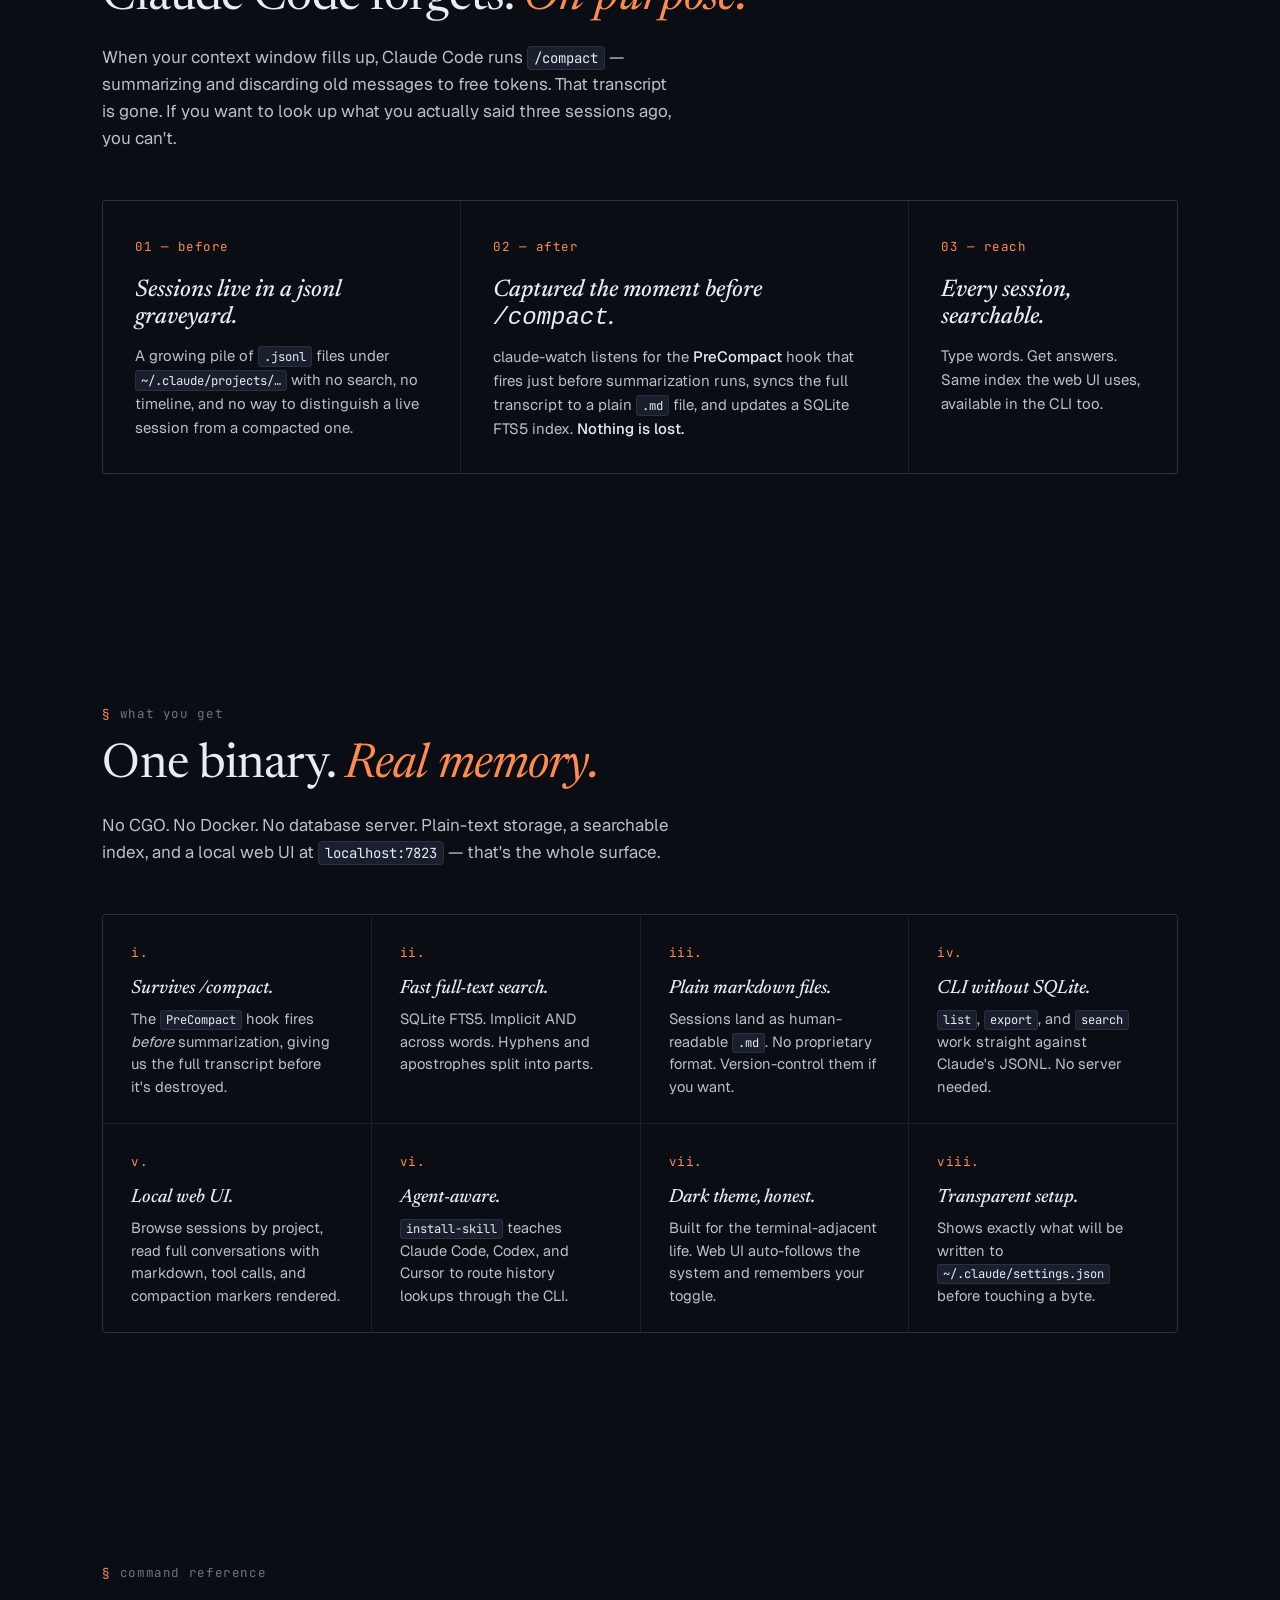
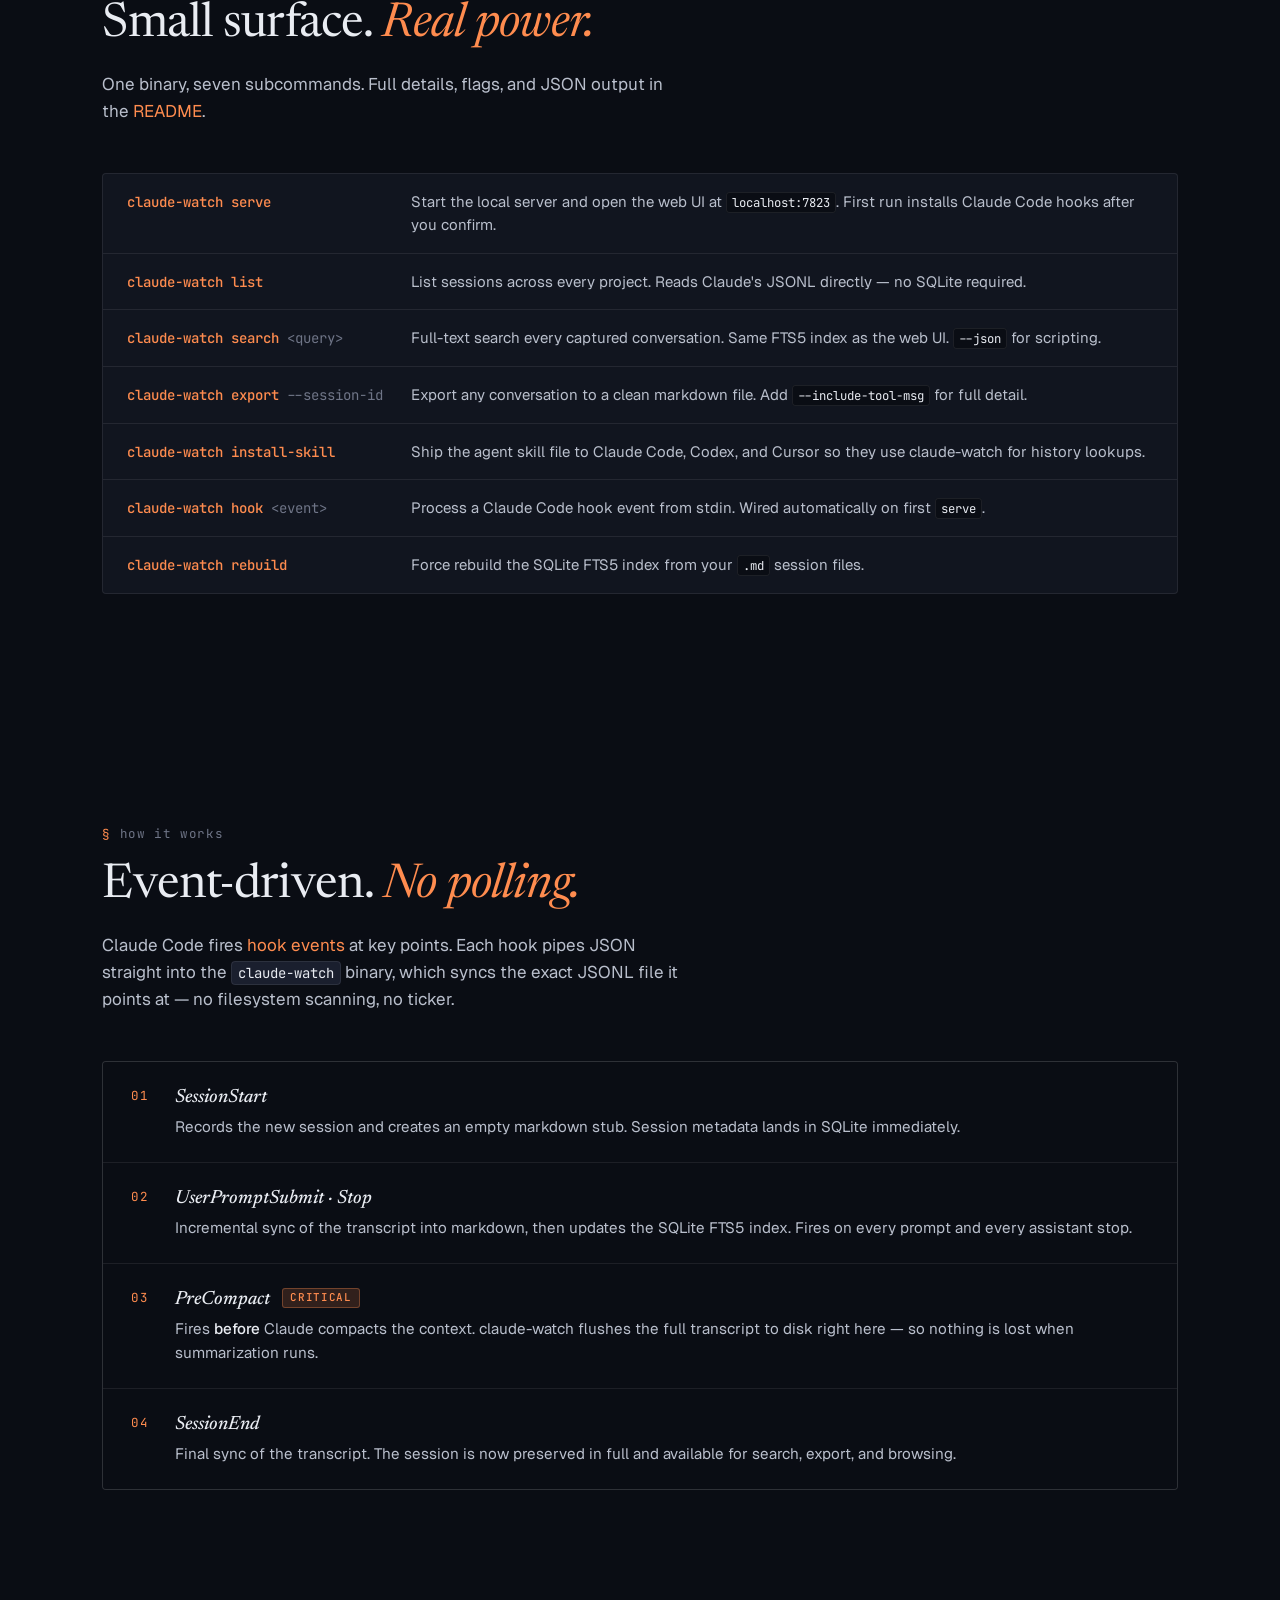
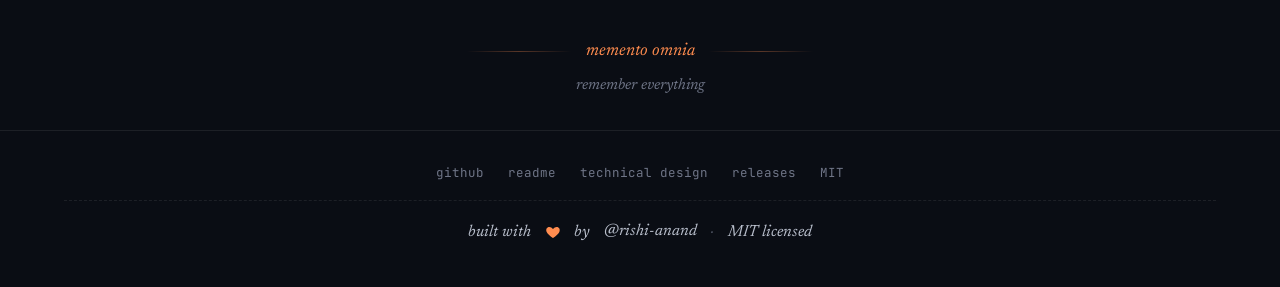
==== commit bba6704f: "Show full conversation UUIDs in the list-scene terminal demo Truncated IDs read as placeholders; ful" ====
--- a/docs/index.html
+++ b/docs/index.html
@@ -1093,11 +1093,11 @@
         {
           cmd: 'claude-watch list --repo ~/work/api',
           out:
-'<span class="id">acae171d…</span>  api   <span class="dim">2026-06-28 20:58 → 2026-06-28 21:21</span>  <span class="dim">[m:266 t:99]</span>  Add list and export subcommands…\n' +
-'<span class="id">83d192d6…</span>  api   <span class="dim">2026-06-06 09:37 → 2026-06-08 11:30</span>  <span class="dim">[m:297 t:109]</span> Rework database migration flow…\n' +
-'<span class="id">b1c29a16…</span>  api   <span class="dim">2026-05-14 22:05 → 2026-05-14 22:07</span>  <span class="dim">[m:12 t:3]</span>   Debug flaky test in user_test.go…\n' +
-'<span class="id">7f5e2a91…</span>  api   <span class="dim">2026-05-11 09:12 → 2026-05-11 10:04</span>  <span class="dim">[m:88 t:34]</span>  Add rate-limit middleware…\n' +
-'<span class="id">4e0c8b1a…</span>  api   <span class="dim">2026-04-30 14:22 → 2026-04-30 15:47</span>  <span class="dim">[m:141 t:52]</span> Postgres connection pool tuning…\n' +
+'<span class="id">acae171d-f831-49c2-88cb-038285a3e627</span>  api  <span class="dim">2026-06-28 20:58 → 2026-06-28 21:21</span>  <span class="dim">[m:266 t:99]</span>  Add list and export subcommands…\n' +
+'<span class="id">83d192d6-e704-4975-b650-450aa2264072</span>  api  <span class="dim">2026-06-06 09:37 → 2026-06-08 11:30</span>  <span class="dim">[m:297 t:109]</span> Rework database migration flow…\n' +
+'<span class="id">b1c29a16-04b0-46c7-87d6-3f9bed8e996a</span>  api  <span class="dim">2026-05-14 22:05 → 2026-05-14 22:07</span>  <span class="dim">[m:12 t:3]</span>   Debug flaky test in user_test.go…\n' +
+'<span class="id">7f5e2a91-9d40-4718-a2c1-15b7b8f0e9a2</span>  api  <span class="dim">2026-05-11 09:12 → 2026-05-11 10:04</span>  <span class="dim">[m:88 t:34]</span>  Add rate-limit middleware…\n' +
+'<span class="id">4e0c8b1a-2c65-4e83-bff6-6a90d1e04c37</span>  api  <span class="dim">2026-04-30 14:22 → 2026-04-30 15:47</span>  <span class="dim">[m:141 t:52]</span> Postgres connection pool tuning…\n' +
 '\n' +
 '<span class="dim">5 sessions · repo: ~/work/api</span>',
           hold: 4400
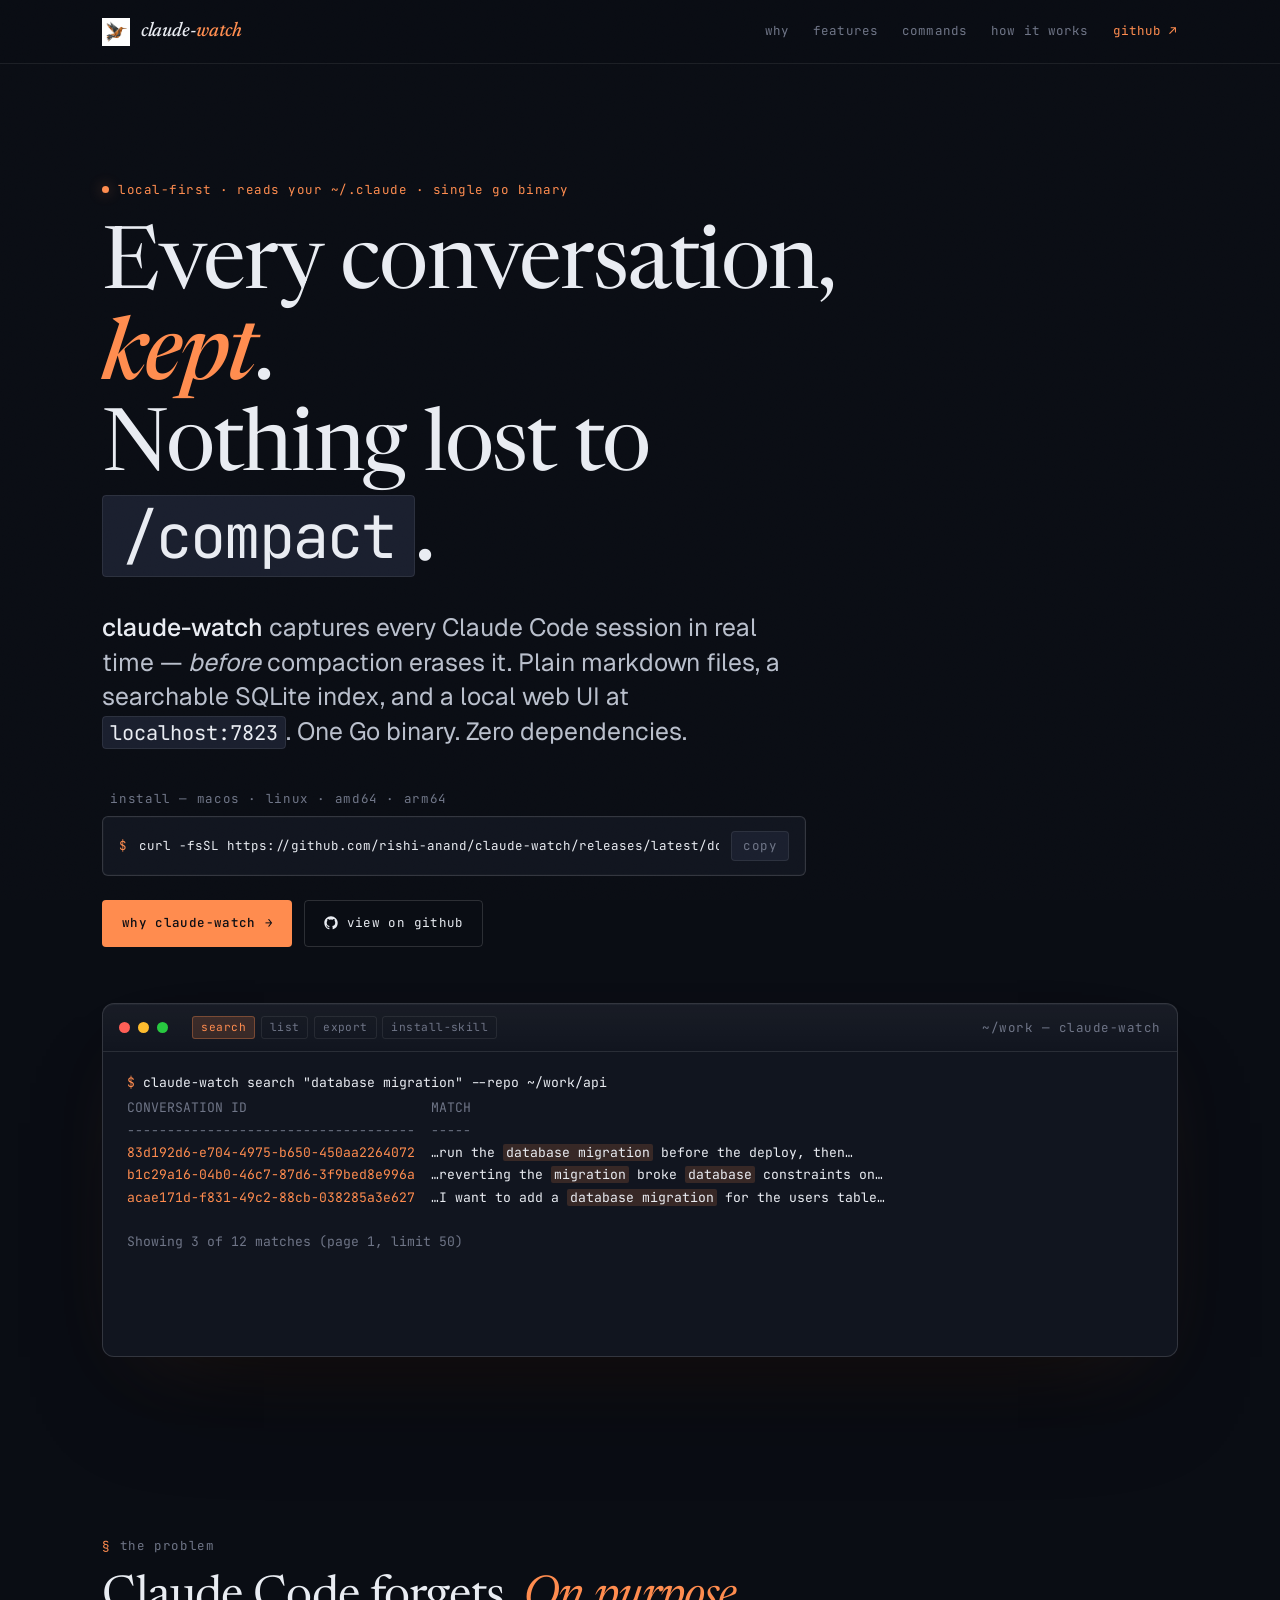
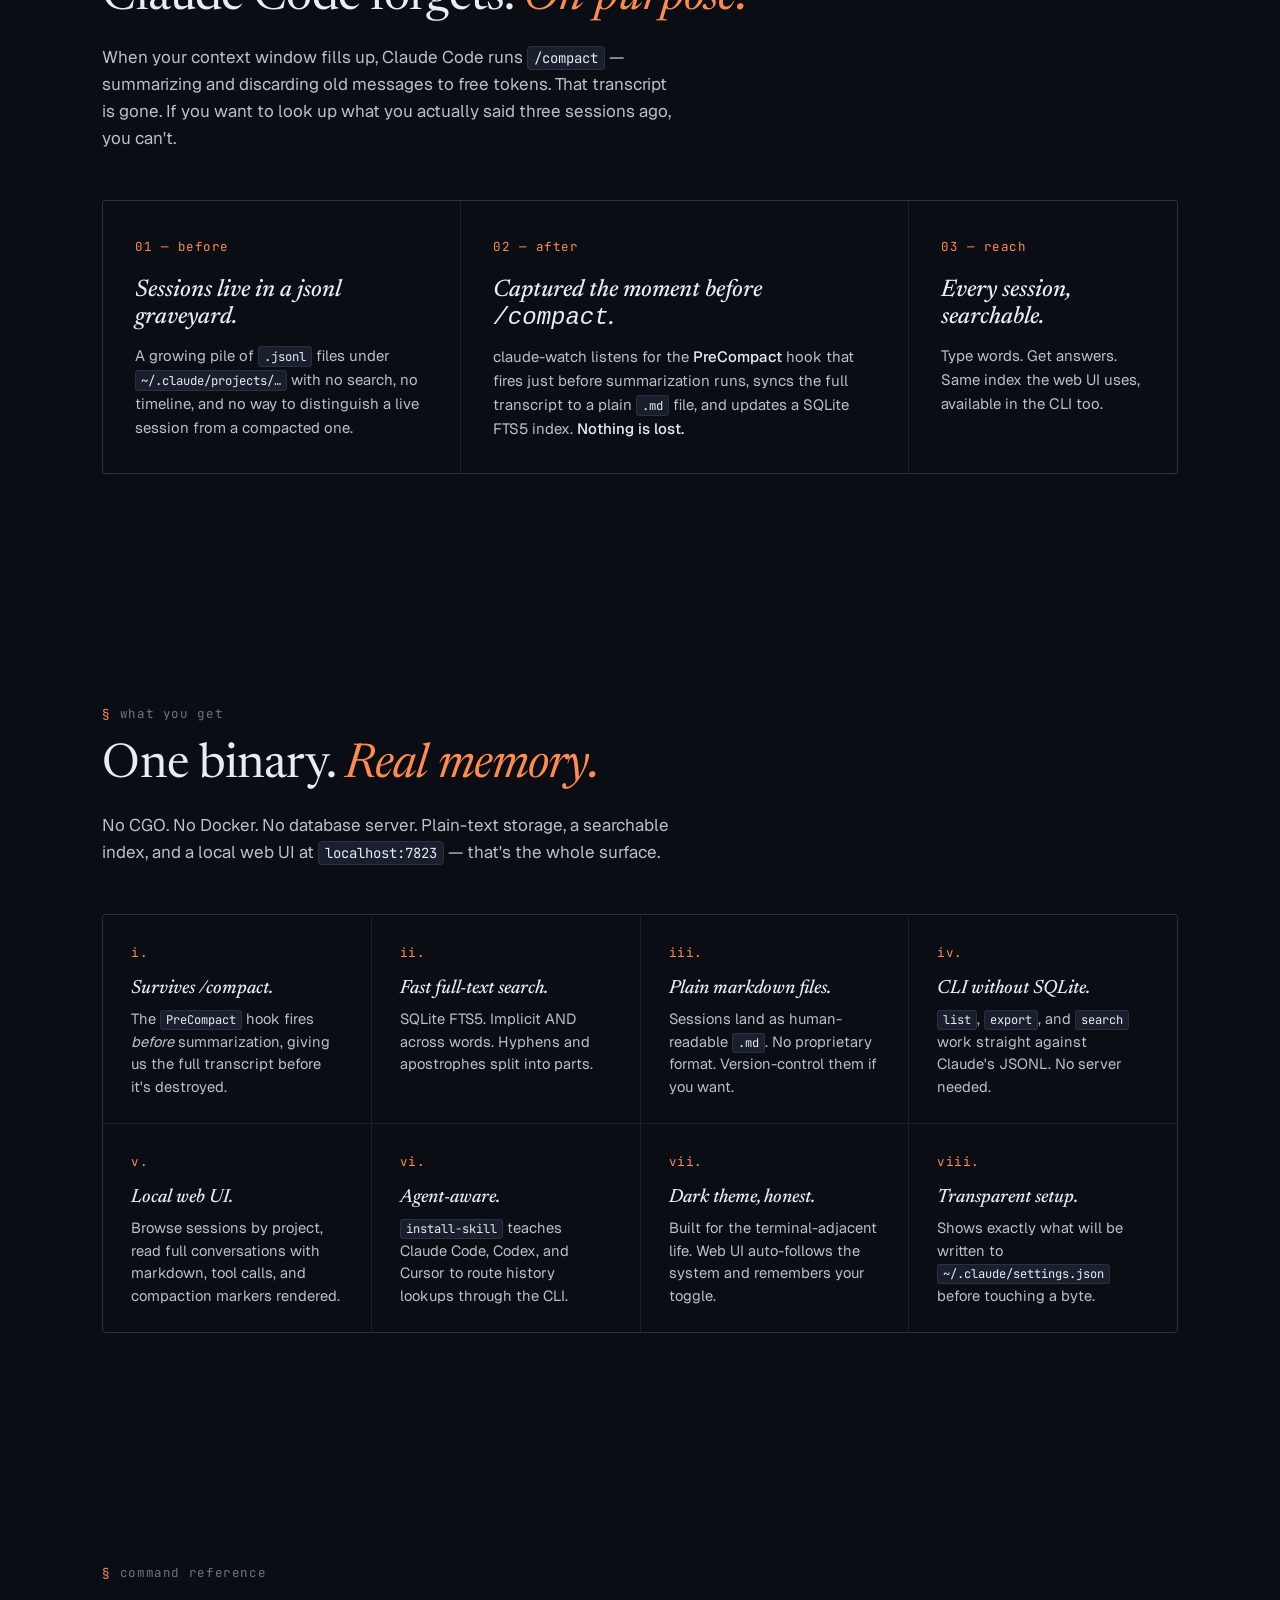
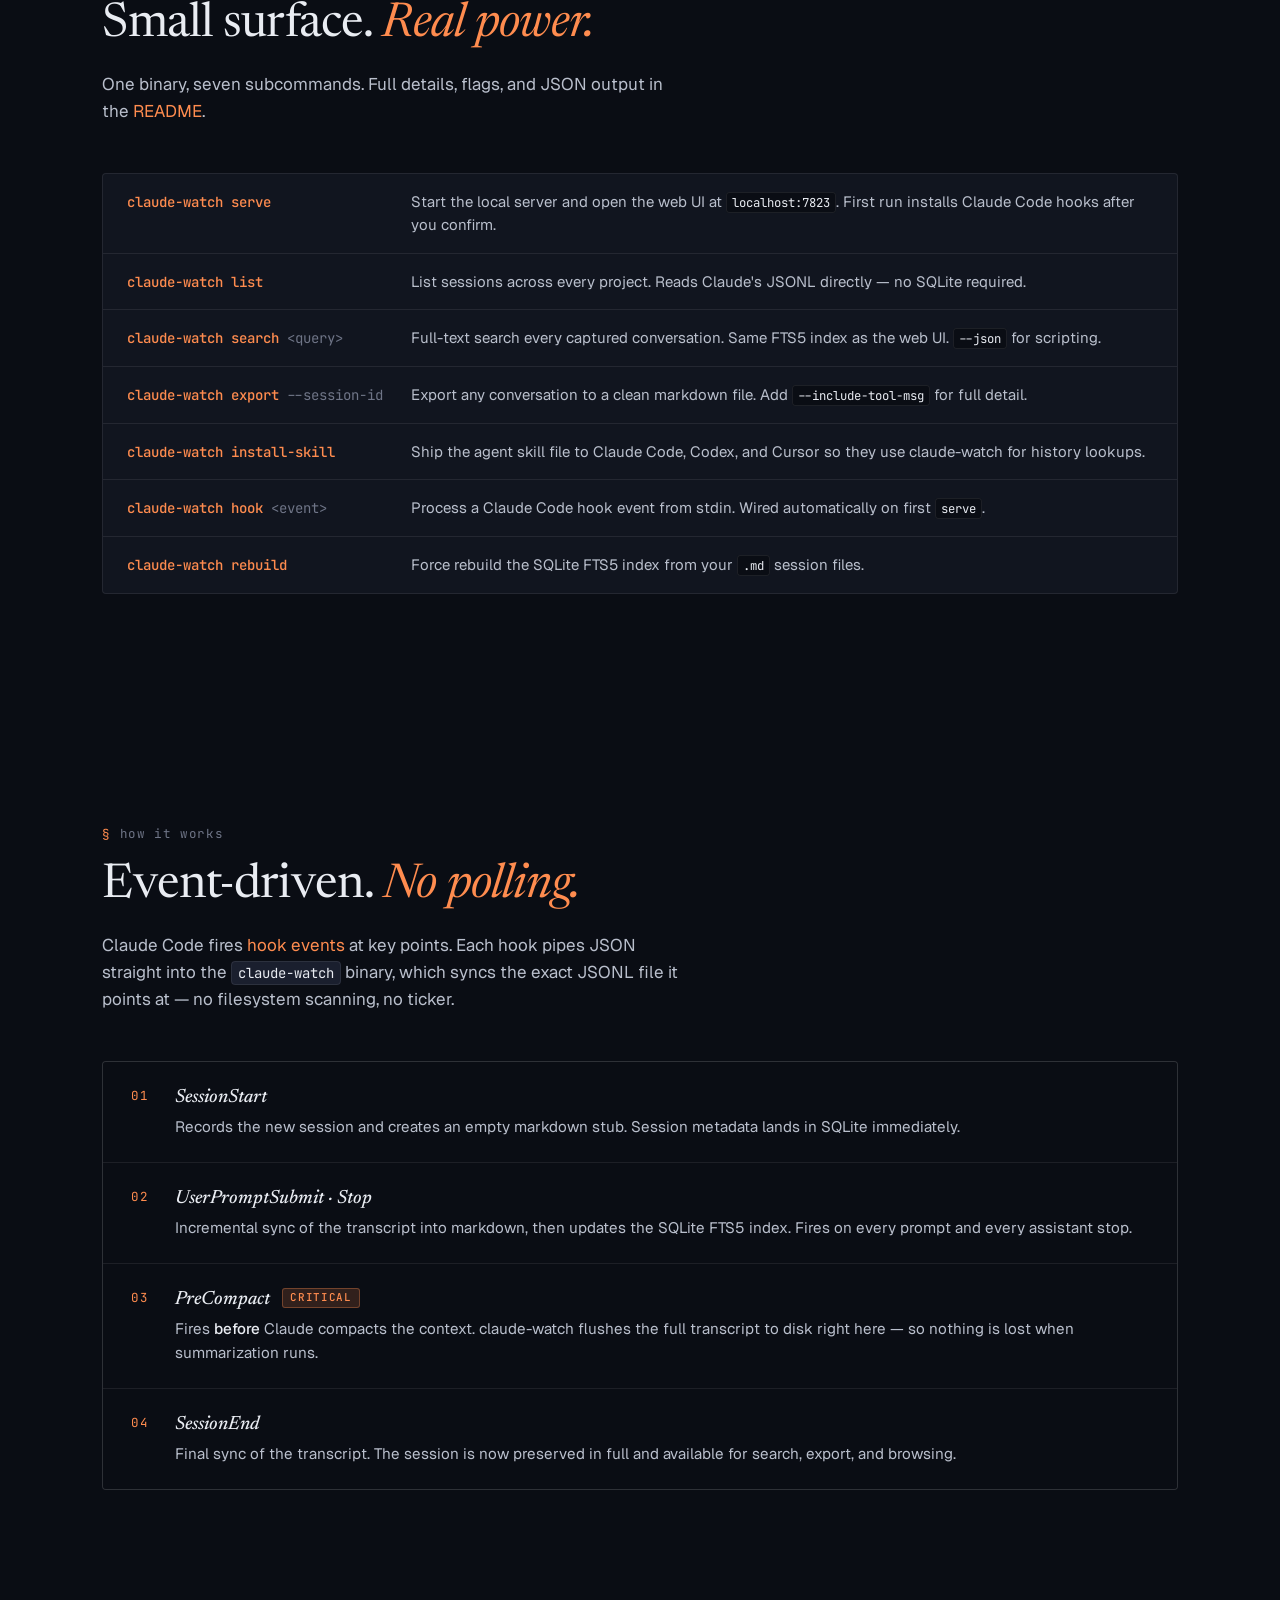
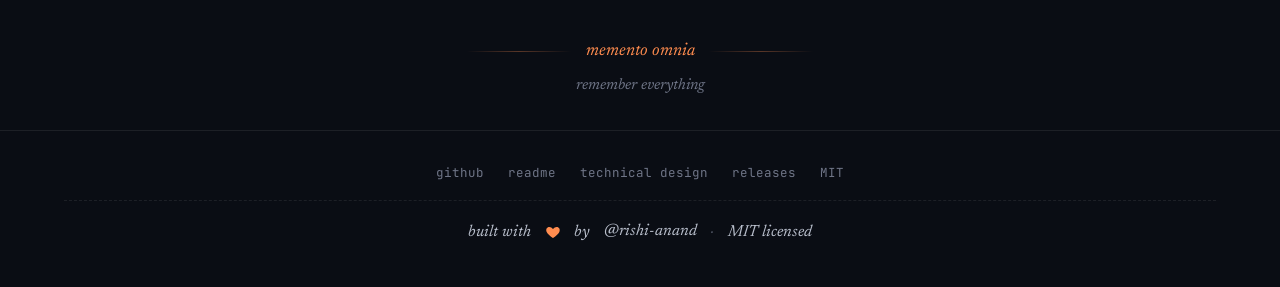
==== commit 71afbd8f: "Align terminal demo with real CLI output; tighten pacing Cross-referenced every scene against the ac" ====
--- a/docs/index.html
+++ b/docs/index.html
@@ -1082,47 +1082,51 @@
           cmd: 'claude-watch search "database migration" --repo ~/work/api',
           out:
 '<span class="header">CONVERSATION ID                       MATCH</span>\n' +
-'<span class="header">────────────────────────────────────  ─────</span>\n' +
+'<span class="header">------------------------------------  -----</span>\n' +
 '<span class="id">83d192d6-e704-4975-b650-450aa2264072</span>  …run the <span class="highlight">database migration</span> before the deploy, then…\n' +
 '<span class="id">b1c29a16-04b0-46c7-87d6-3f9bed8e996a</span>  …reverting the <span class="highlight">migration</span> broke <span class="highlight">database</span> constraints on…\n' +
 '<span class="id">acae171d-f831-49c2-88cb-038285a3e627</span>  …I want to add a <span class="highlight">database migration</span> for the users table…\n' +
 '\n' +
-'<span class="dim">Showing 3 of 12 matches · page 1 · limit 50</span>',
-          hold: 4200
+'<span class="dim">Showing 3 of 12 matches (page 1, limit 50)</span>',
+          hold: 3400
         },
         {
           cmd: 'claude-watch list --repo ~/work/api',
           out:
-'<span class="id">acae171d-f831-49c2-88cb-038285a3e627</span>  api  <span class="dim">2026-06-28 20:58 → 2026-06-28 21:21</span>  <span class="dim">[m:266 t:99]</span>  Add list and export subcommands…\n' +
-'<span class="id">83d192d6-e704-4975-b650-450aa2264072</span>  api  <span class="dim">2026-06-06 09:37 → 2026-06-08 11:30</span>  <span class="dim">[m:297 t:109]</span> Rework database migration flow…\n' +
-'<span class="id">b1c29a16-04b0-46c7-87d6-3f9bed8e996a</span>  api  <span class="dim">2026-05-14 22:05 → 2026-05-14 22:07</span>  <span class="dim">[m:12 t:3]</span>   Debug flaky test in user_test.go…\n' +
-'<span class="id">7f5e2a91-9d40-4718-a2c1-15b7b8f0e9a2</span>  api  <span class="dim">2026-05-11 09:12 → 2026-05-11 10:04</span>  <span class="dim">[m:88 t:34]</span>  Add rate-limit middleware…\n' +
-'<span class="id">4e0c8b1a-2c65-4e83-bff6-6a90d1e04c37</span>  api  <span class="dim">2026-04-30 14:22 → 2026-04-30 15:47</span>  <span class="dim">[m:141 t:52]</span> Postgres connection pool tuning…\n' +
-'\n' +
-'<span class="dim">5 sessions · repo: ~/work/api</span>',
-          hold: 4400
+'<span class="id">acae171d-f831-49c2-88cb-038285a3e627</span>  stripe-webhook-api    <span class="dim">2026-06-28 20:58 → 2026-06-28 21:21</span>  <span class="dim">[m:266 t:99]</span>   Add list and export subcommands…\n' +
+'<span class="id">83d192d6-e704-4975-b650-450aa2264072</span>  stripe-webhook-api    <span class="dim">2026-06-06 09:37 → 2026-06-08 11:30</span>  <span class="dim">[m:297 t:109]</span>  Rework database migration flow…\n' +
+'<span class="id">b1c29a16-04b0-46c7-87d6-3f9bed8e996a</span>  stripe-webhook-api    <span class="dim">2026-05-14 22:05 → 2026-05-14 22:07</span>  <span class="dim">[m:12 t:3]</span>    Debug flaky test in user_test.go…\n' +
+'<span class="id">7f5e2a91-9d40-4718-a2c1-15b7b8f0e9a2</span>  stripe-webhook-api    <span class="dim">2026-05-11 09:12 → 2026-05-11 10:04</span>  <span class="dim">[m:88 t:34]</span>   Add rate-limit middleware…\n' +
+'<span class="id">4e0c8b1a-2c65-4e83-bff6-6a90d1e04c37</span>  stripe-webhook-api    <span class="dim">2026-04-30 14:22 → 2026-04-30 15:47</span>  <span class="dim">[m:141 t:52]</span>  Postgres connection pool tuning…',
+          hold: 3600
         },
         {
-          cmd: 'claude-watch export --session-id 83d192d6 -o migration-notes.md',
+          cmd: 'claude-watch export --session-id 83d192d6',
           out:
-'<span class="ok">✓</span> <span class="dim">Loaded session</span> <span class="id">83d192d6-e704-4975-b650-450aa2264072</span>\n' +
-'<span class="ok">✓</span> <span class="dim">297 messages · 109 tool calls · 2 compaction boundaries</span>\n' +
-'<span class="ok">✓</span> <span class="dim">Stripped tool-only turns (kept user + assistant)</span>\n' +
-'<span class="ok">✓</span> <span class="dim">Wrote</span> <span class="id">migration-notes.md</span> <span class="dim">· 48 KB · 3,412 lines</span>\n' +
+'<span class="dim">---</span>\n' +
+'<span class="header">session_id:</span> <span class="id">83d192d6-e704-4975-b650-450aa2264072</span>\n' +
+'<span class="header">project:</span> stripe-webhook-api\n' +
+'<span class="header">started_at:</span> 2026-06-06T09:37:50Z\n' +
+'<span class="header">last_active_at:</span> 2026-06-08T11:30:06Z\n' +
+'<span class="header">model:</span> claude-sonnet-4-6\n' +
+'<span class="dim">---</span>\n' +
 '\n' +
-'<span class="id">migration-notes.md</span> <span class="dim">is ready to read.</span>',
-          hold: 4000
+'<span class="ok">## User · 2026-06-06 09:37:50</span>\n' +
+'\n' +
+'Add a database migration that introduces a <span class="highlight">deleted_at</span> column on users…\n' +
+'\n' +
+'<span class="ok">## Assistant · 2026-06-06 09:38:02</span>\n' +
+'\n' +
+"I'll create a new migration under db/migrations/…",
+          hold: 3600
         },
         {
           cmd: 'claude-watch install-skill --dry-run',
           out:
-'<span class="dim">[would write]</span> claude   ~/.claude/skills/claude-watch/SKILL.md\n' +
-'<span class="dim">[would write]</span> codex    ~/.codex/AGENTS.md      <span class="warn">(merge)</span>\n' +
-'<span class="dim">[would write]</span> cursor   ~/.cursor/rules/claude-watch.mdc\n' +
-'\n' +
-'<span class="dim">Re-run without --dry-run to install.</span>\n' +
-'<span class="dim">Your coding agent will then know to look here for past sessions.</span>',
-          hold: 4000
+'  <span class="dim">[would write]</span> claude    ~/.claude/skills/claude-watch/SKILL.md\n' +
+'  <span class="dim">[would write]</span> codex     ~/.codex/AGENTS.md\n' +
+'  <span class="dim">[would write]</span> cursor    ~/.cursor/rules/claude-watch.mdc',
+          hold: 3200
         }
       ];
 
@@ -1165,15 +1169,15 @@
         }
       }
 
-      async function runScene(s) {
+      async function runScene(s, firstScene) {
         typed.textContent = '';
         out.innerHTML = '';
         cursor.hidden = false;
-        await sleep(280);
+        await sleep(firstScene ? 120 : 180);
         if (cancelled) return;
         await typeText(s.cmd);
         if (cancelled) return;
-        await sleep(320);
+        await sleep(180);
         if (cancelled) return;
         out.innerHTML = s.out;
         cursor.hidden = true;
@@ -1193,10 +1197,12 @@
           cursor.hidden = true;
           return;
         }
+        var isFirst = true;
         while (true) {
           markTab(idx);
           cancelled = false;
-          await runScene(scenes[idx]);
+          await runScene(scenes[idx], isFirst);
+          isFirst = false;
           if (!cancelled) idx = (idx + 1) % scenes.length;
         }
       }
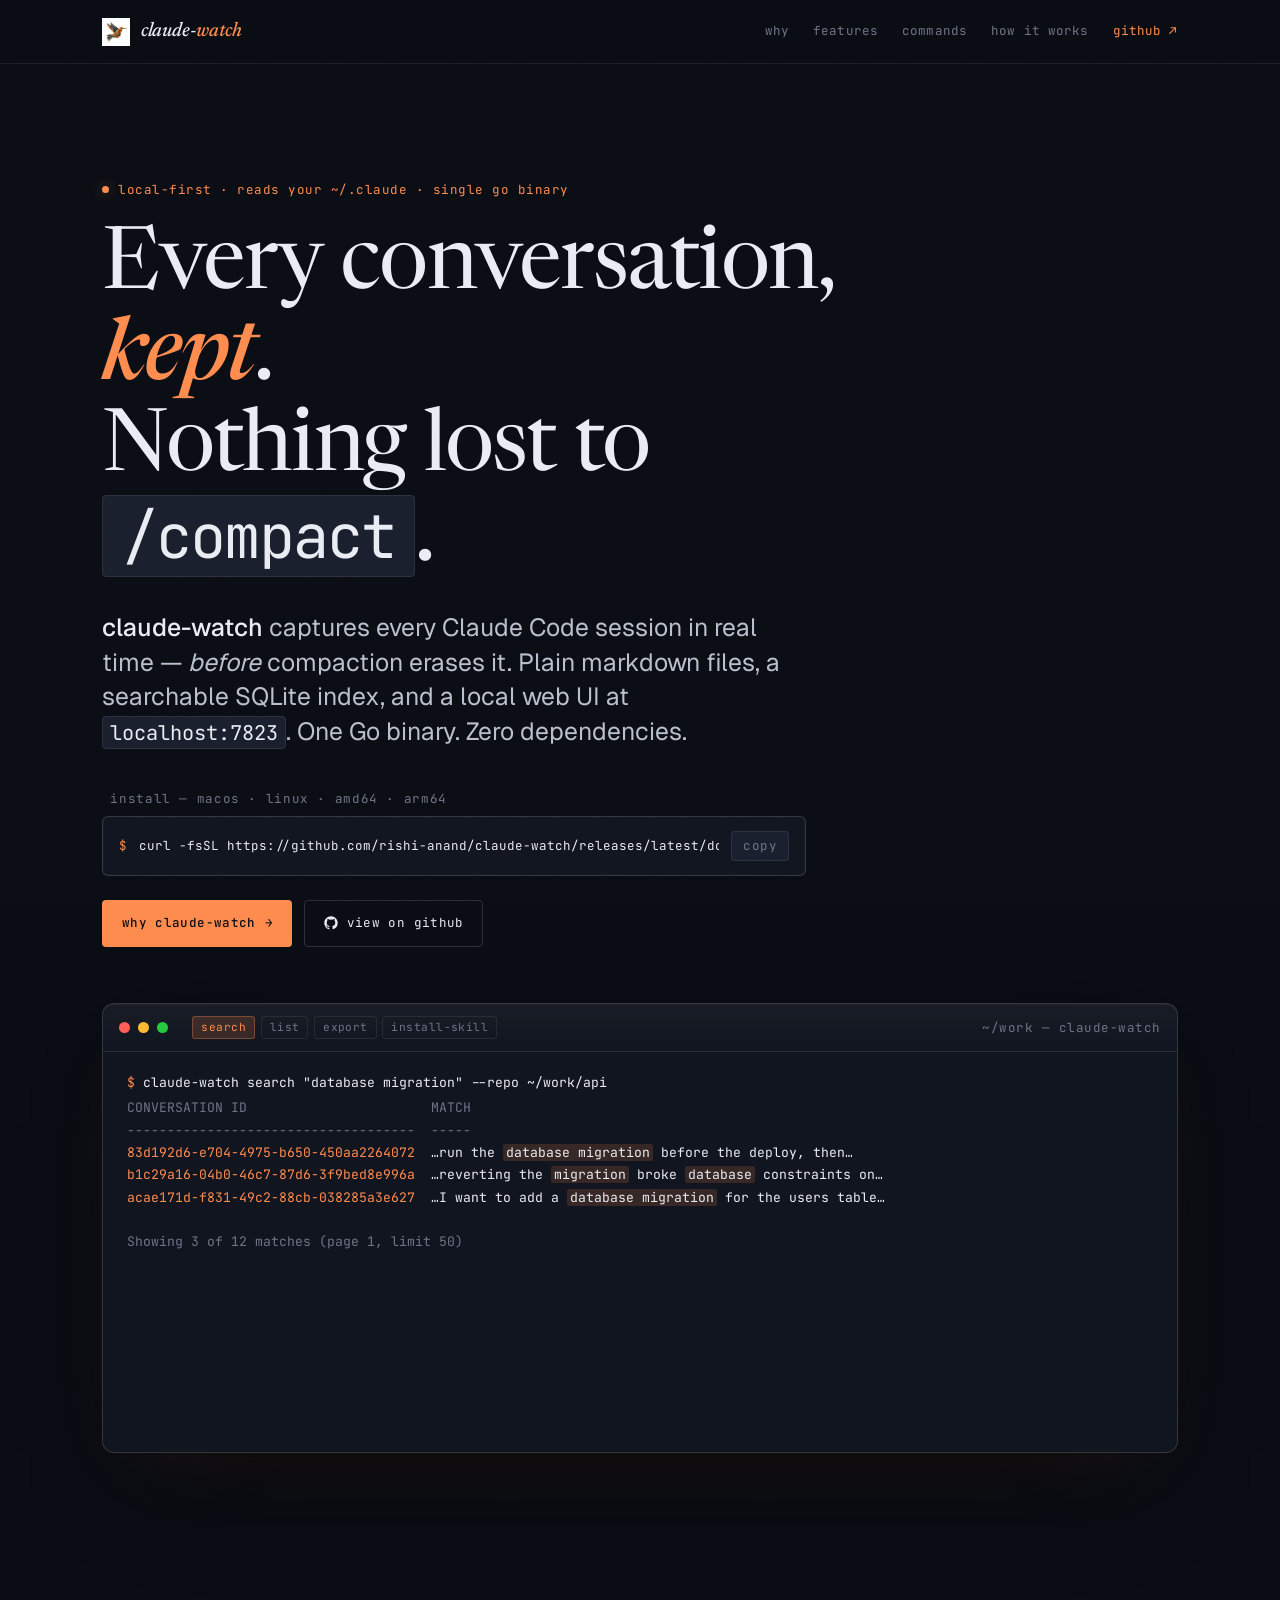
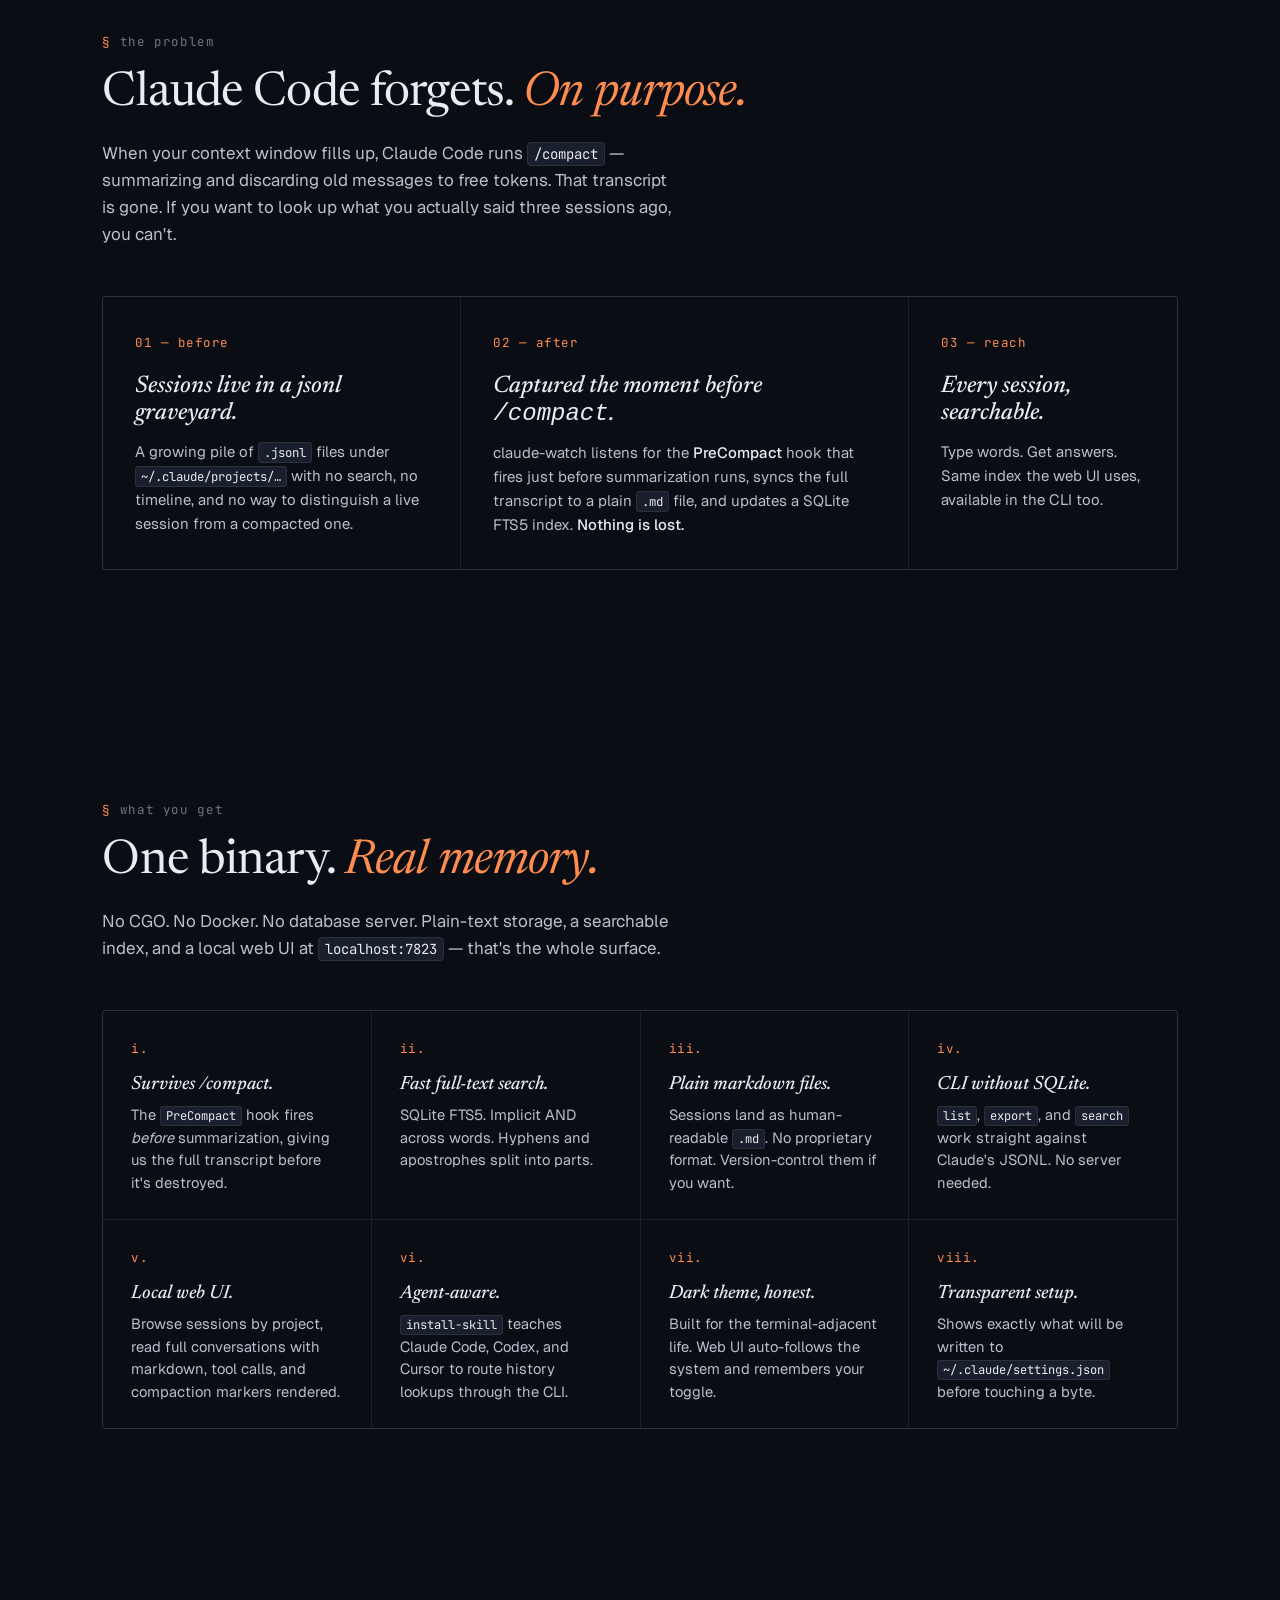
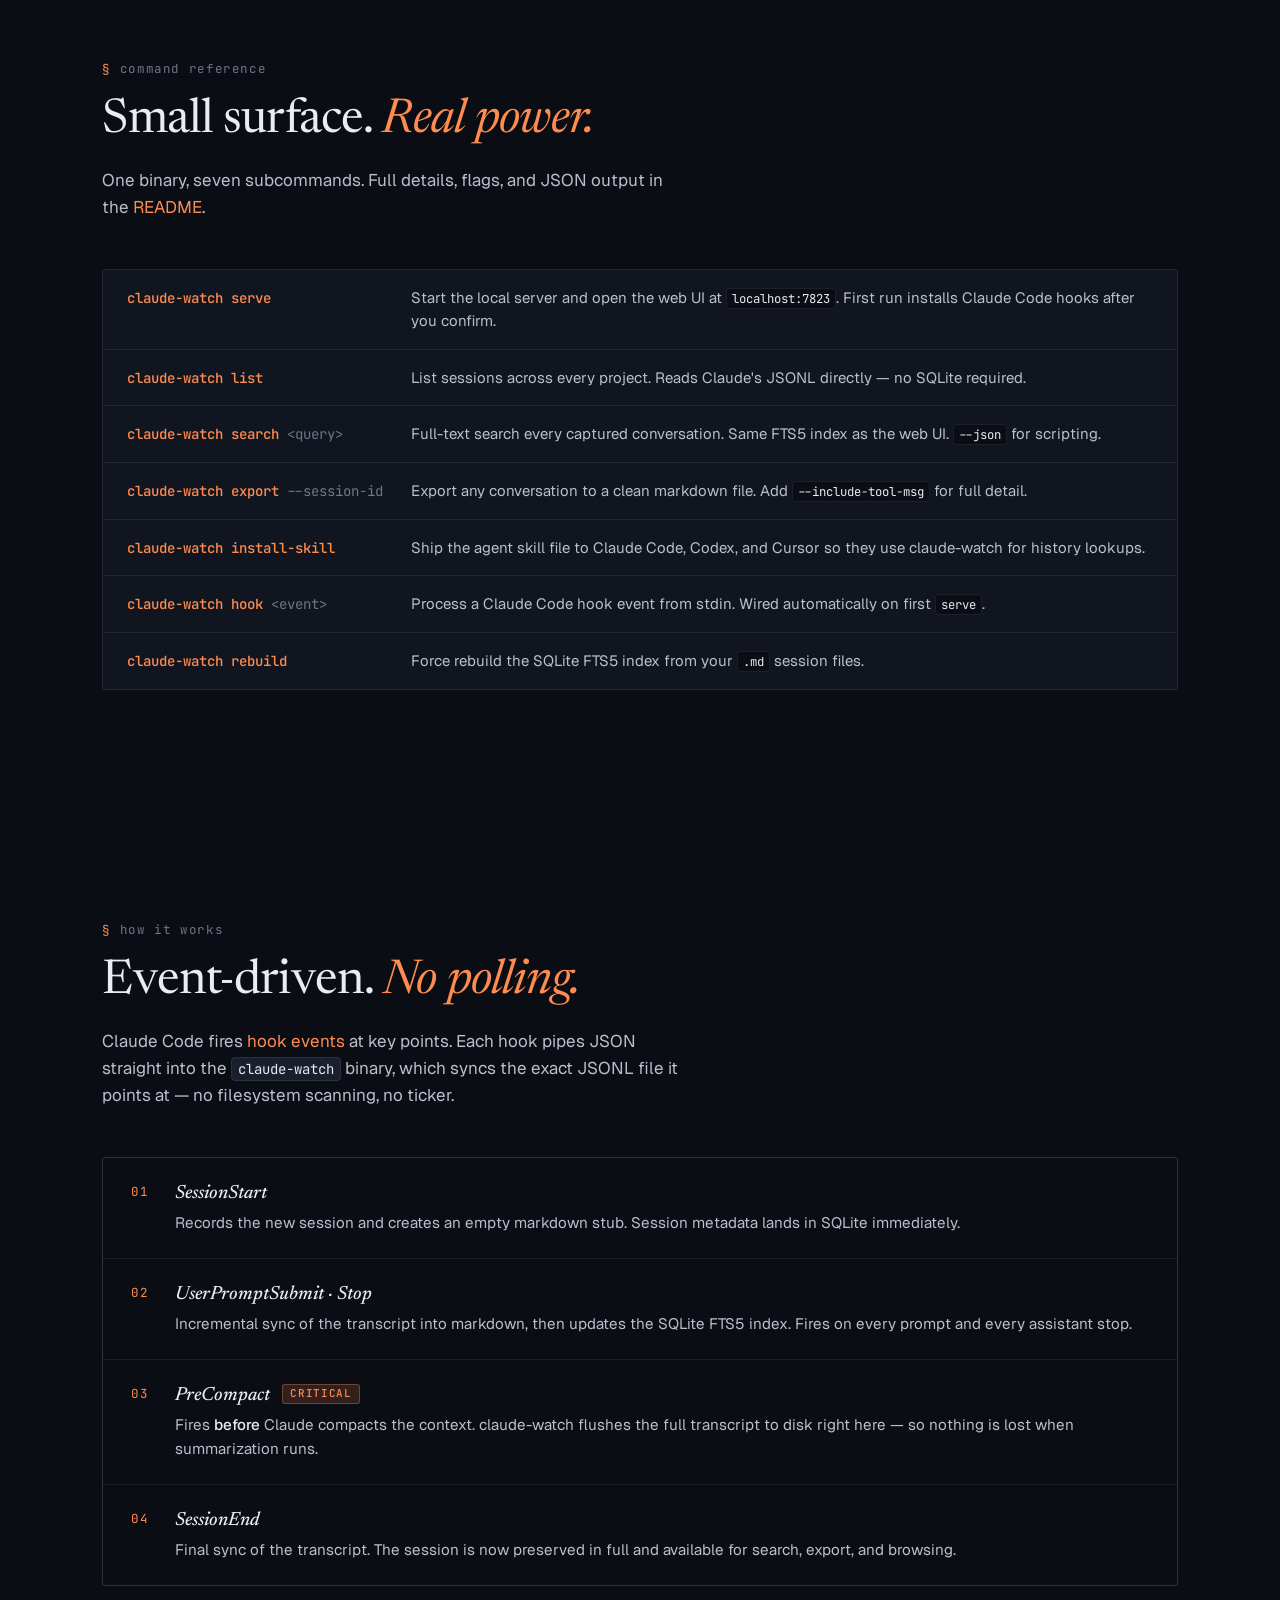
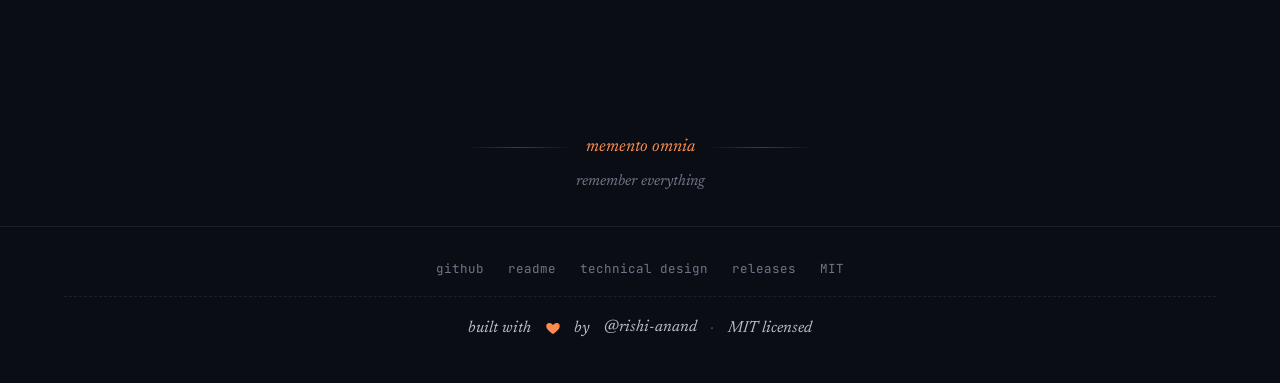
==== commit eedf8f65: "Terminal demo: auto-scroll cursor into view + E2E accuracy pass Root cause of "search stops after da" ====
--- a/docs/index.html
+++ b/docs/index.html
@@ -369,10 +369,11 @@
       padding: 1.25rem 1.5rem;
       color: var(--ink);
       overflow-x: auto;
-      min-height: 19rem;
+      min-height: 25rem;
+      scroll-behavior: smooth;
     }
     .terminal__cmd { white-space: pre; margin-bottom: .2rem; }
-    .terminal__out { white-space: pre; min-height: 14rem; }
+    .terminal__out { white-space: pre; min-height: 20rem; }
     .terminal__out .header { color: var(--ink-3); }
     .terminal__out .id { color: var(--accent); }
     .terminal__out .highlight { color: var(--ink); background: var(--accent-soft); padding: 0 3px; border-radius: 2px; }
@@ -1088,17 +1089,17 @@
 '<span class="id">acae171d-f831-49c2-88cb-038285a3e627</span>  …I want to add a <span class="highlight">database migration</span> for the users table…\n' +
 '\n' +
 '<span class="dim">Showing 3 of 12 matches (page 1, limit 50)</span>',
-          hold: 3400
+          hold: 1700
         },
         {
           cmd: 'claude-watch list --repo ~/work/api',
           out:
-'<span class="id">acae171d-f831-49c2-88cb-038285a3e627</span>  stripe-webhook-api    <span class="dim">2026-06-28 20:58 → 2026-06-28 21:21</span>  <span class="dim">[m:266 t:99]</span>   Add list and export subcommands…\n' +
-'<span class="id">83d192d6-e704-4975-b650-450aa2264072</span>  stripe-webhook-api    <span class="dim">2026-06-06 09:37 → 2026-06-08 11:30</span>  <span class="dim">[m:297 t:109]</span>  Rework database migration flow…\n' +
-'<span class="id">b1c29a16-04b0-46c7-87d6-3f9bed8e996a</span>  stripe-webhook-api    <span class="dim">2026-05-14 22:05 → 2026-05-14 22:07</span>  <span class="dim">[m:12 t:3]</span>    Debug flaky test in user_test.go…\n' +
-'<span class="id">7f5e2a91-9d40-4718-a2c1-15b7b8f0e9a2</span>  stripe-webhook-api    <span class="dim">2026-05-11 09:12 → 2026-05-11 10:04</span>  <span class="dim">[m:88 t:34]</span>   Add rate-limit middleware…\n' +
-'<span class="id">4e0c8b1a-2c65-4e83-bff6-6a90d1e04c37</span>  stripe-webhook-api    <span class="dim">2026-04-30 14:22 → 2026-04-30 15:47</span>  <span class="dim">[m:141 t:52]</span>  Postgres connection pool tuning…',
-          hold: 3600
+'<span class="id">acae171d-f831-49c2-88cb-038285a3e627</span>    stripe-webhook-api    <span class="dim">2026-06-28 20:58 → 2026-06-28 21:21</span>  <span class="dim">[m:266 t:99]</span>  Add list and export subcommands…\n' +
+'<span class="id">83d192d6-e704-4975-b650-450aa2264072</span>    stripe-webhook-api    <span class="dim">2026-06-06 09:37 → 2026-06-08 11:30</span>  <span class="dim">[m:297 t:109]</span>  Rework database migration flow…\n' +
+'<span class="id">b1c29a16-04b0-46c7-87d6-3f9bed8e996a</span>    stripe-webhook-api    <span class="dim">2026-05-14 22:05 → 2026-05-14 22:07</span>  <span class="dim">[m:12 t:3]</span>  Debug flaky test in user_test.go…\n' +
+'<span class="id">7f5e2a91-9d40-4718-a2c1-15b7b8f0e9a2</span>    stripe-webhook-api    <span class="dim">2026-05-11 09:12 → 2026-05-11 10:04</span>  <span class="dim">[m:88 t:34]</span>  Add rate-limit middleware…\n' +
+'<span class="id">4e0c8b1a-2c65-4e83-bff6-6a90d1e04c37</span>    stripe-webhook-api    <span class="dim">2026-04-30 14:22 → 2026-04-30 15:47</span>  <span class="dim">[m:141 t:52]</span>  Postgres connection pool tuning…',
+          hold: 2000
         },
         {
           cmd: 'claude-watch export --session-id 83d192d6',
@@ -1106,9 +1107,12 @@
 '<span class="dim">---</span>\n' +
 '<span class="header">session_id:</span> <span class="id">83d192d6-e704-4975-b650-450aa2264072</span>\n' +
 '<span class="header">project:</span> stripe-webhook-api\n' +
+'<span class="header">project_path:</span> /Users/rishi/work/stripe-webhook-api\n' +
+'<span class="header">git_branch:</span> main\n' +
 '<span class="header">started_at:</span> 2026-06-06T09:37:50Z\n' +
 '<span class="header">last_active_at:</span> 2026-06-08T11:30:06Z\n' +
 '<span class="header">model:</span> claude-sonnet-4-6\n' +
+'<span class="header">has_compaction:</span> true\n' +
 '<span class="dim">---</span>\n' +
 '\n' +
 '<span class="ok">## User · 2026-06-06 09:37:50</span>\n' +
@@ -1118,7 +1122,7 @@
 '<span class="ok">## Assistant · 2026-06-06 09:38:02</span>\n' +
 '\n' +
 "I'll create a new migration under db/migrations/…",
-          hold: 3600
+          hold: 2000
         },
         {
           cmd: 'claude-watch install-skill --dry-run',
@@ -1126,7 +1130,7 @@
 '  <span class="dim">[would write]</span> claude    ~/.claude/skills/claude-watch/SKILL.md\n' +
 '  <span class="dim">[would write]</span> codex     ~/.codex/AGENTS.md\n' +
 '  <span class="dim">[would write]</span> cursor    ~/.cursor/rules/claude-watch.mdc',
-          hold: 3200
+          hold: 1700
         }
       ];
 
@@ -1158,14 +1162,24 @@
         while (paused && !cancelled) await sleep(180);
       }
 
+      function keepCursorVisible() {
+        // Auto-scroll the terminal body so the typing cursor stays visible
+        // when the command is wider than the viewport.
+        if (body.scrollWidth > body.clientWidth) {
+          body.scrollLeft = body.scrollWidth;
+        }
+      }
+
       async function typeText(text) {
         typed.textContent = '';
+        body.scrollLeft = 0;
         for (var i = 0; i < text.length && !cancelled; i++) {
           await waitWhilePaused();
           typed.textContent += text[i];
+          keepCursorVisible();
           var ch = text[i];
-          var jitter = (ch === ' ' || ch === '-') ? 18 : 24;
-          await sleep(24 + Math.random() * jitter);
+          var jitter = (ch === ' ' || ch === '-') ? 8 : 14;
+          await sleep(10 + Math.random() * jitter);
         }
       }
 
@@ -1173,16 +1187,17 @@
         typed.textContent = '';
         out.innerHTML = '';
         cursor.hidden = false;
-        await sleep(firstScene ? 120 : 180);
+        await sleep(firstScene ? 40 : 60);
         if (cancelled) return;
         await typeText(s.cmd);
         if (cancelled) return;
-        await sleep(180);
+        await sleep(80);
         if (cancelled) return;
         out.innerHTML = s.out;
         cursor.hidden = true;
+        body.scrollLeft = 0;
         var elapsed = 0;
-        var step = 120;
+        var step = 100;
         while (elapsed < s.hold && !cancelled) {
           await sleep(step);
           if (!paused) elapsed += step;
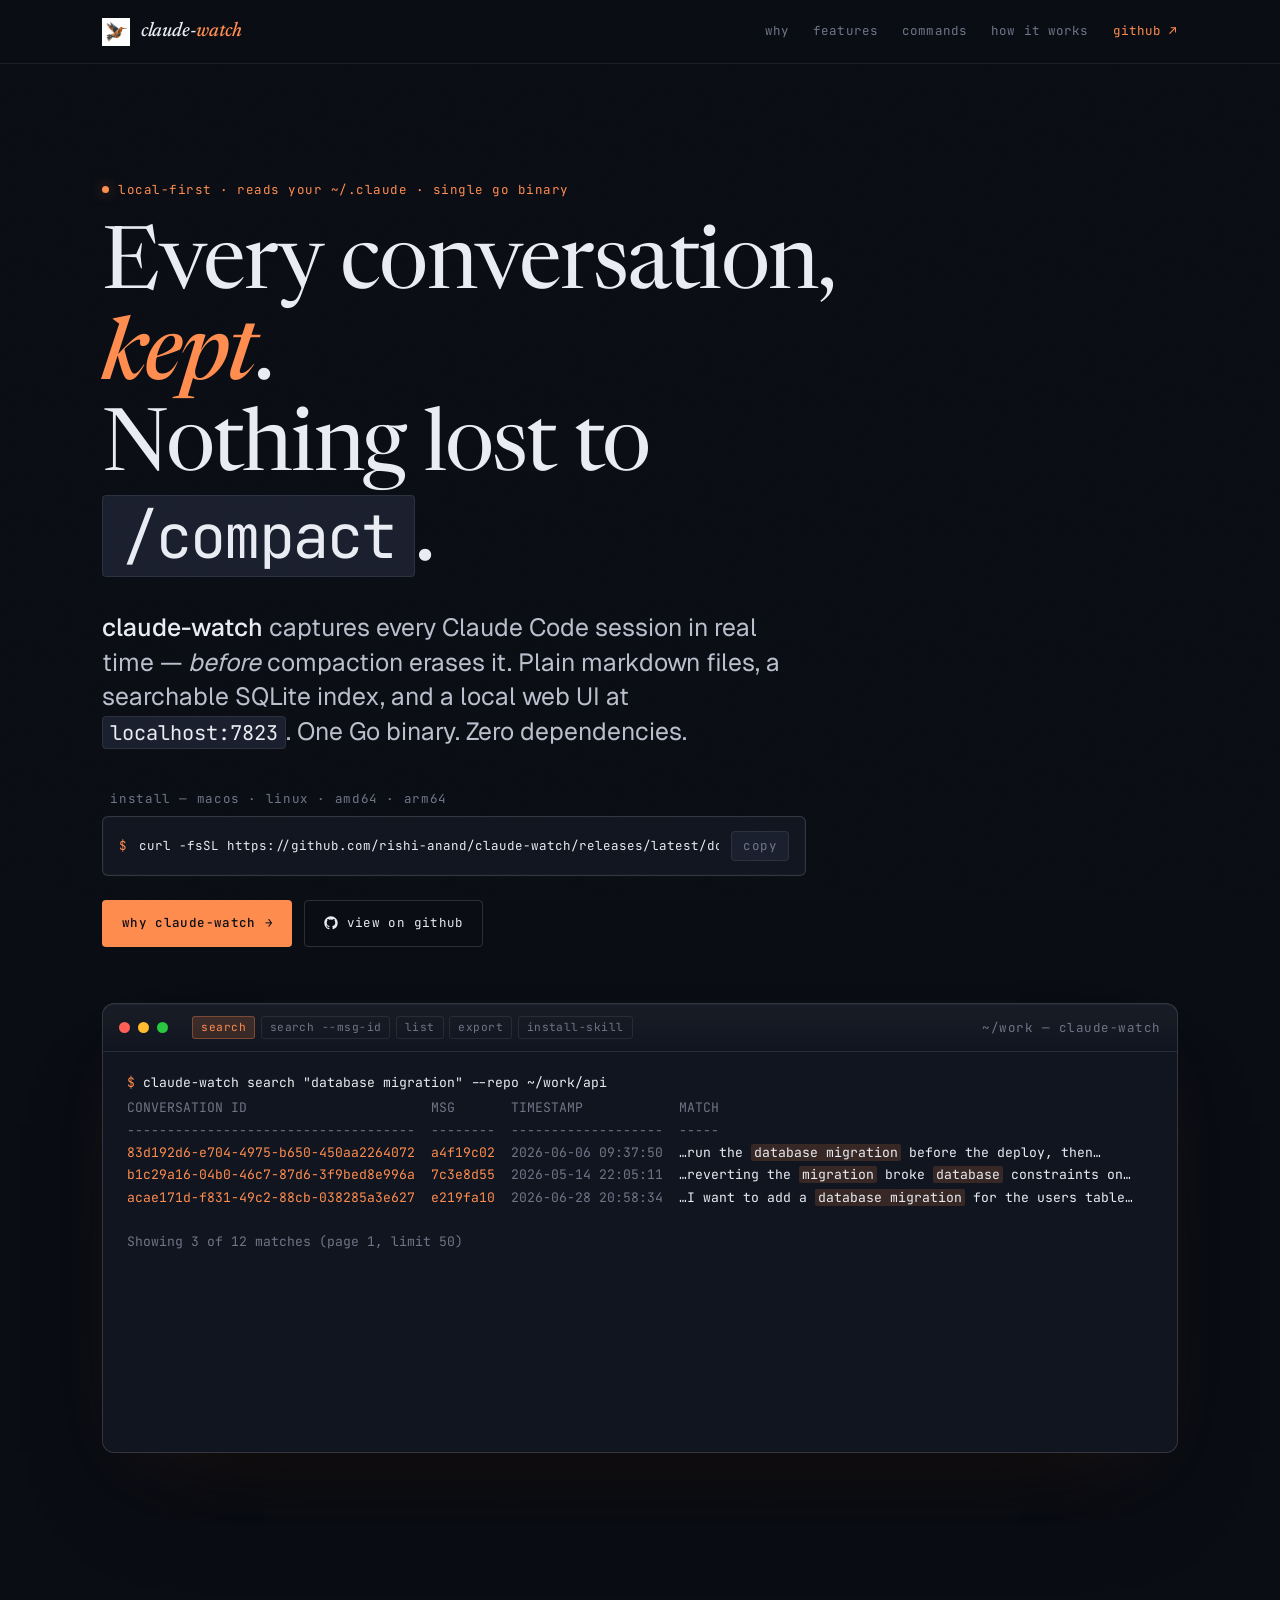
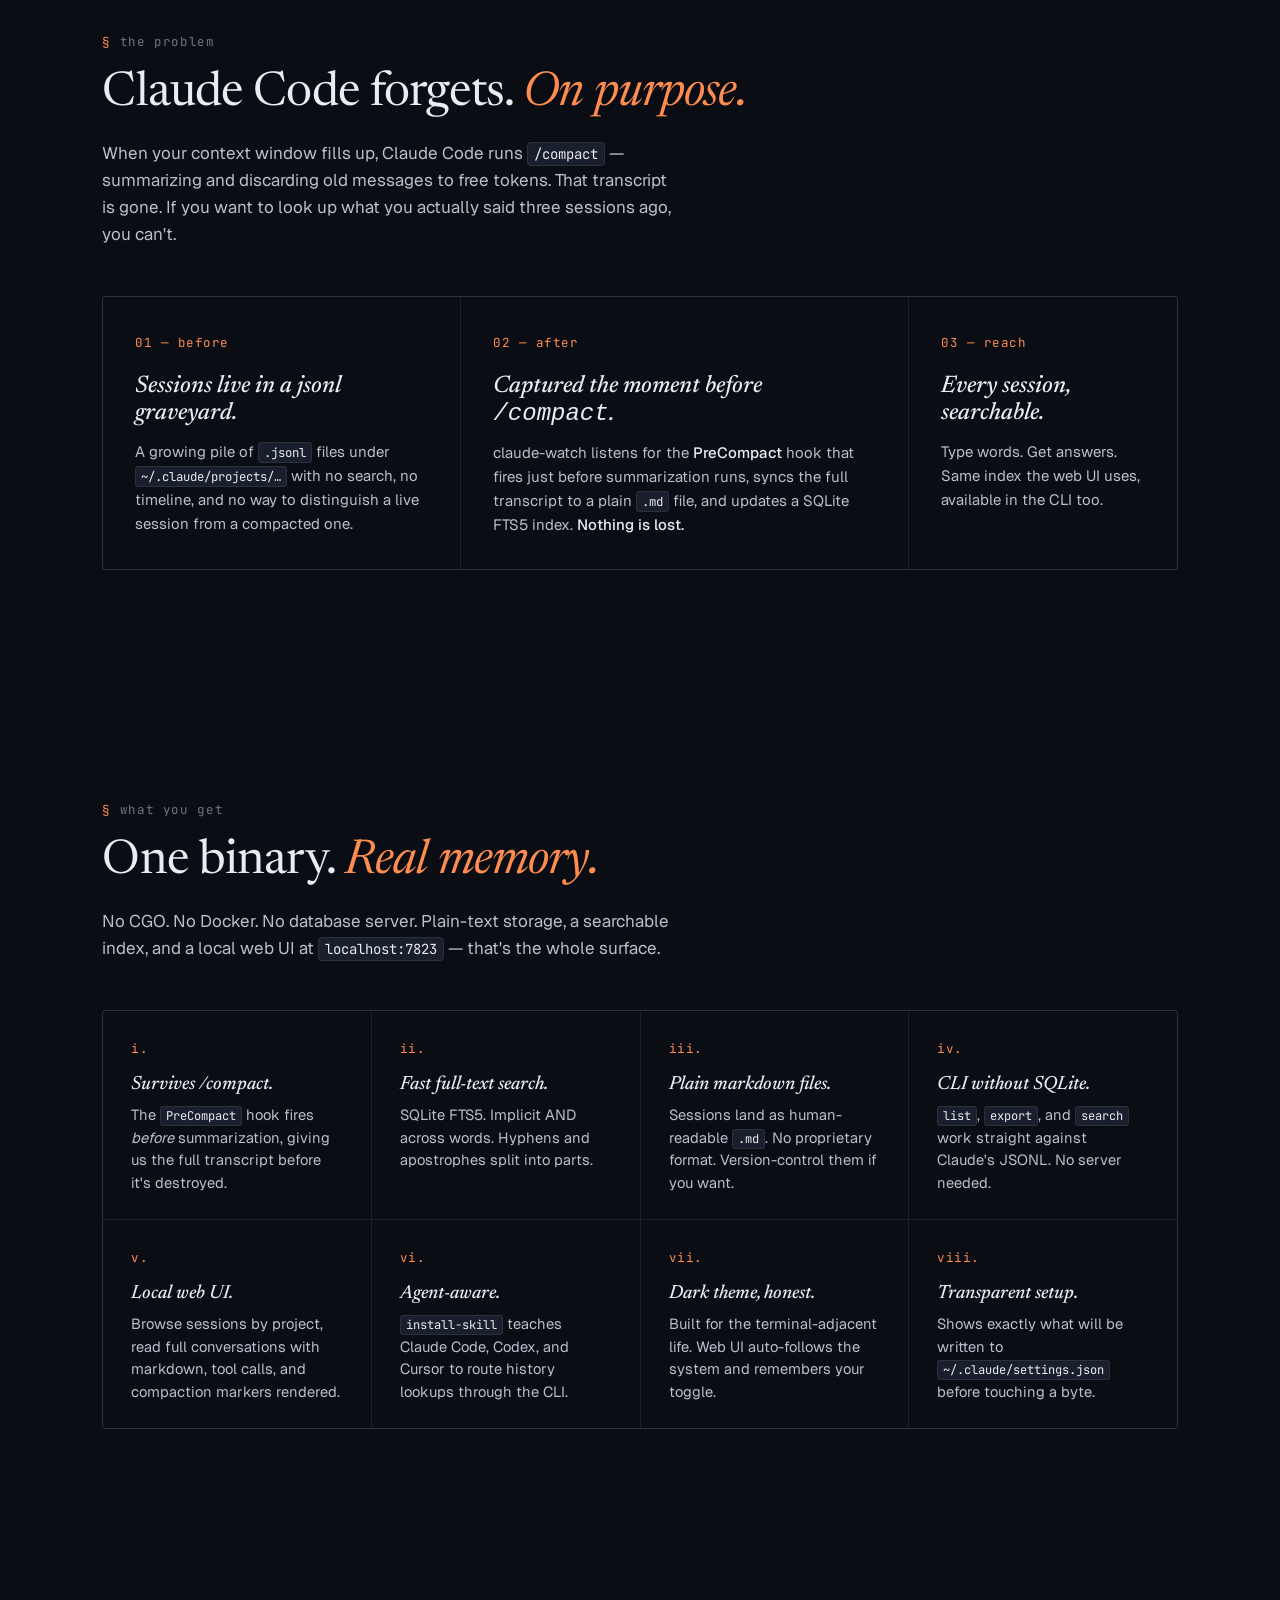
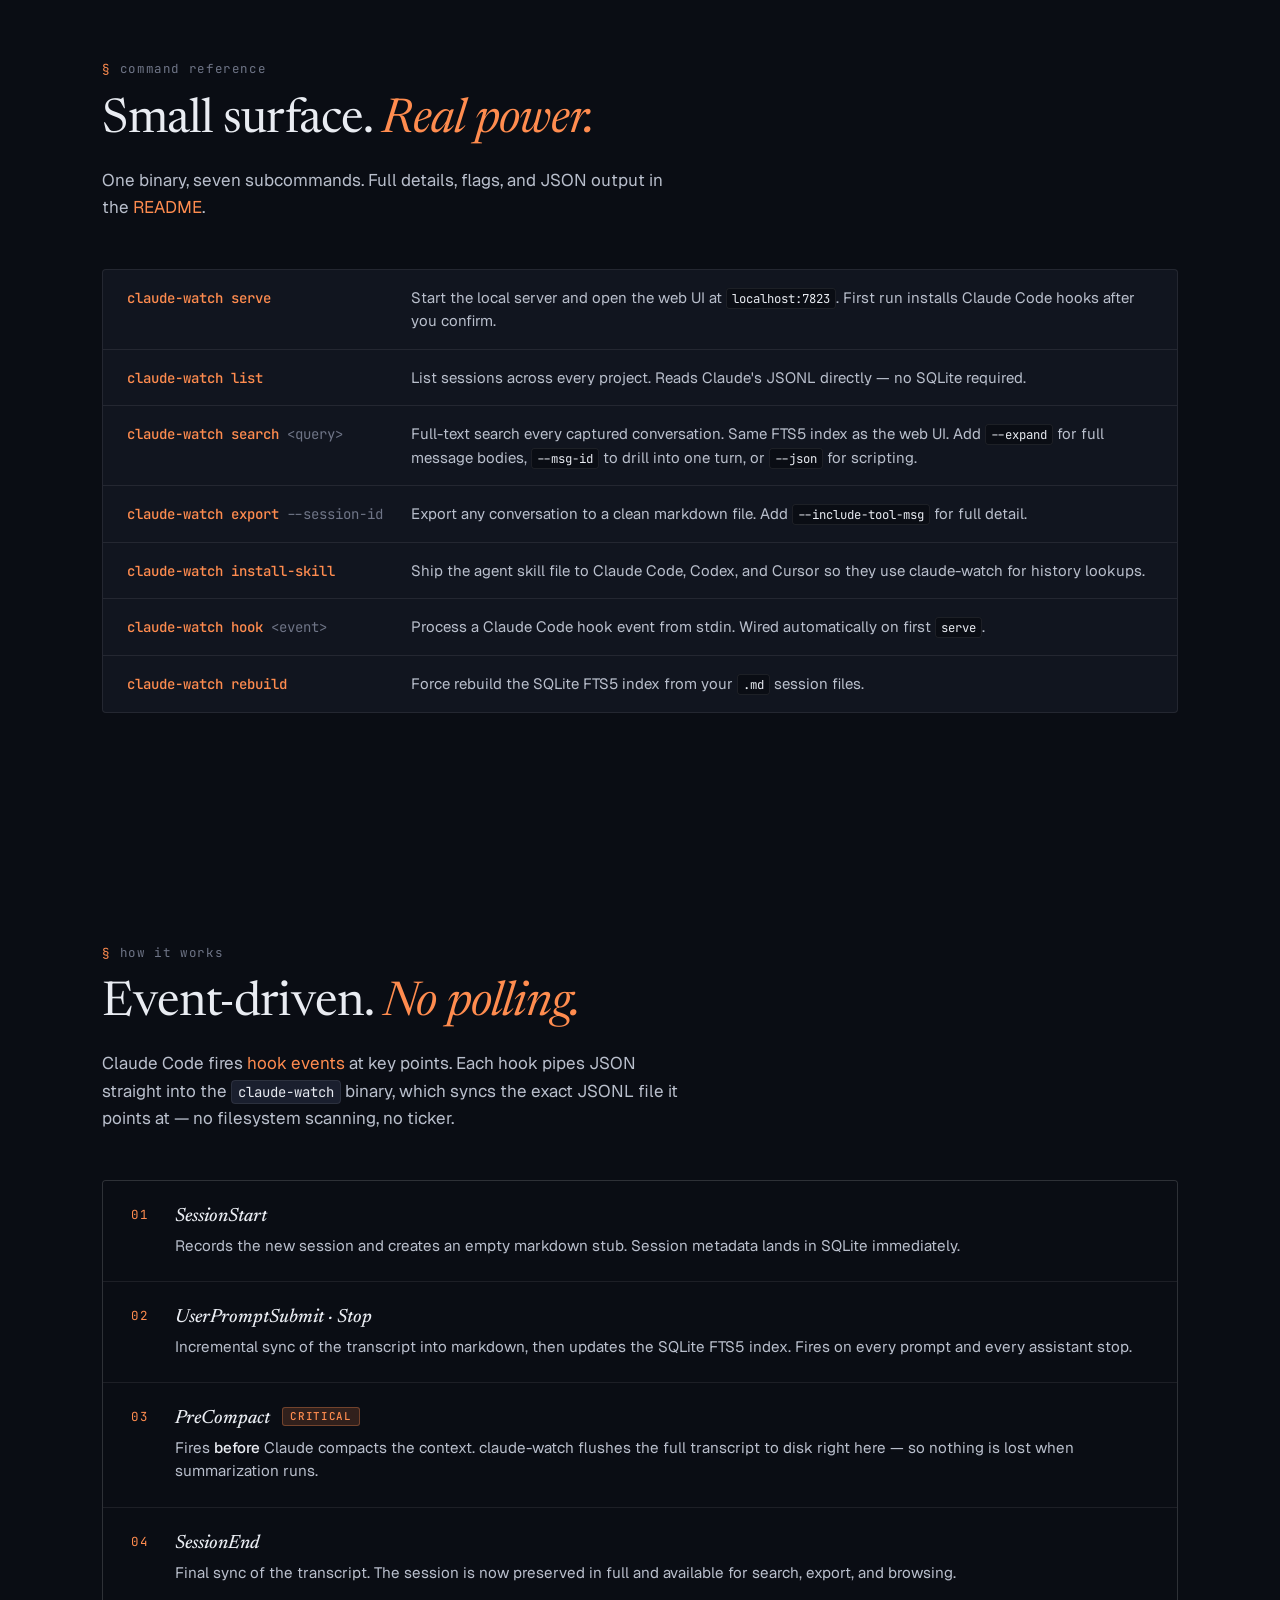
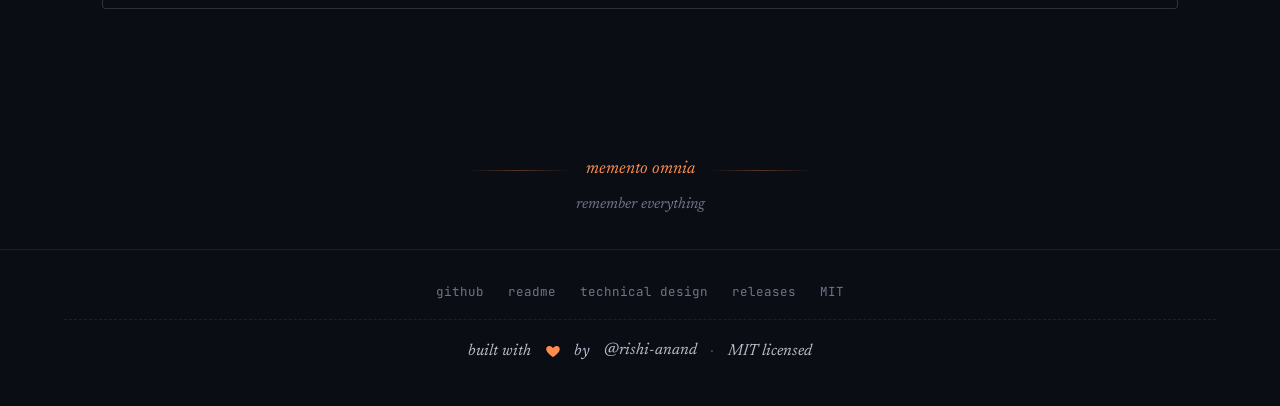
==== commit d6f4d805: "site: showcase search --expand and --msg-id in landing page - Update the search command reference to" ====
--- a/docs/index.html
+++ b/docs/index.html
@@ -835,9 +835,10 @@
           <span class="terminal__dot"></span>
           <div class="terminal__tabs" id="term-tabs" aria-hidden="true">
             <span class="terminal__tab" data-scene="0">search</span>
-            <span class="terminal__tab" data-scene="1">list</span>
-            <span class="terminal__tab" data-scene="2">export</span>
-            <span class="terminal__tab" data-scene="3">install-skill</span>
+            <span class="terminal__tab" data-scene="1">search --msg-id</span>
+            <span class="terminal__tab" data-scene="2">list</span>
+            <span class="terminal__tab" data-scene="3">export</span>
+            <span class="terminal__tab" data-scene="4">install-skill</span>
           </div>
           <span class="terminal__title" style="margin-left:auto;margin-right:0">~/work — claude-watch</span>
         </div>
@@ -957,7 +958,7 @@
       </div>
       <div class="cmd">
         <div class="cmd__name">claude-watch search <span class="flag">&lt;query&gt;</span></div>
-        <div class="cmd__desc">Full-text search every captured conversation. Same FTS5 index as the web UI. <code>--json</code> for scripting.</div>
+        <div class="cmd__desc">Full-text search every captured conversation. Same FTS5 index as the web UI. Add <code>--expand</code> for full message bodies, <code>--msg-id</code> to drill into one turn, or <code>--json</code> for scripting.</div>
       </div>
       <div class="cmd">
         <div class="cmd__name">claude-watch export <span class="flag">--session-id</span></div>
@@ -1082,14 +1083,33 @@
         {
           cmd: 'claude-watch search "database migration" --repo ~/work/api',
           out:
-'<span class="header">CONVERSATION ID                       MATCH</span>\n' +
-'<span class="header">------------------------------------  -----</span>\n' +
-'<span class="id">83d192d6-e704-4975-b650-450aa2264072</span>  …run the <span class="highlight">database migration</span> before the deploy, then…\n' +
-'<span class="id">b1c29a16-04b0-46c7-87d6-3f9bed8e996a</span>  …reverting the <span class="highlight">migration</span> broke <span class="highlight">database</span> constraints on…\n' +
-'<span class="id">acae171d-f831-49c2-88cb-038285a3e627</span>  …I want to add a <span class="highlight">database migration</span> for the users table…\n' +
+'<span class="header">CONVERSATION ID                       MSG       TIMESTAMP            MATCH</span>\n' +
+'<span class="header">------------------------------------  --------  -------------------  -----</span>\n' +
+'<span class="id">83d192d6-e704-4975-b650-450aa2264072</span>  <span class="id">a4f19c02</span>  <span class="dim">2026-06-06 09:37:50</span>  …run the <span class="highlight">database migration</span> before the deploy, then…\n' +
+'<span class="id">b1c29a16-04b0-46c7-87d6-3f9bed8e996a</span>  <span class="id">7c3e8d55</span>  <span class="dim">2026-05-14 22:05:11</span>  …reverting the <span class="highlight">migration</span> broke <span class="highlight">database</span> constraints on…\n' +
+'<span class="id">acae171d-f831-49c2-88cb-038285a3e627</span>  <span class="id">e219fa10</span>  <span class="dim">2026-06-28 20:58:34</span>  …I want to add a <span class="highlight">database migration</span> for the users table…\n' +
 '\n' +
 '<span class="dim">Showing 3 of 12 matches (page 1, limit 50)</span>',
           hold: 1700
+        },
+        {
+          cmd: 'claude-watch search "database migration" --msg-id a4f19c02',
+          out:
+'<span class="dim">── </span><span class="id">83d192d6-e704-4975-b650-450aa2264072</span>  msg:<span class="id">a4f19c02-91d3-4c7e-9b8a-2fb0e5c19d84</span>  <span class="dim">2026-06-06 09:37:50 ──</span>\n' +
+'\n' +
+'Yes — you can run the <span class="highlight">database migration</span> before the deploy, then flip the feature flag on\n' +
+'after the app comes back up. That gives you two clean rollback points: revert the flag if the\n' +
+'app misbehaves, and only touch the schema if that also fails.\n' +
+'\n' +
+'Concretely for this service:\n' +
+'\n' +
+'  1. Run <code>bin/migrate up</code> against prod — safe because the new column is nullable and\n' +
+'     no code reads it yet.\n' +
+'  2. Deploy the app image that <em>writes</em> to <code>deleted_at</code> but still ignores it on read.\n' +
+'  3. Enable the <code>soft_delete</code> flag to start honoring it on read.\n' +
+'\n' +
+'<span class="dim">Showing 1 of 12 matches (page 1, limit 50)</span>',
+          hold: 2400
         },
         {
           cmd: 'claude-watch list --repo ~/work/api',
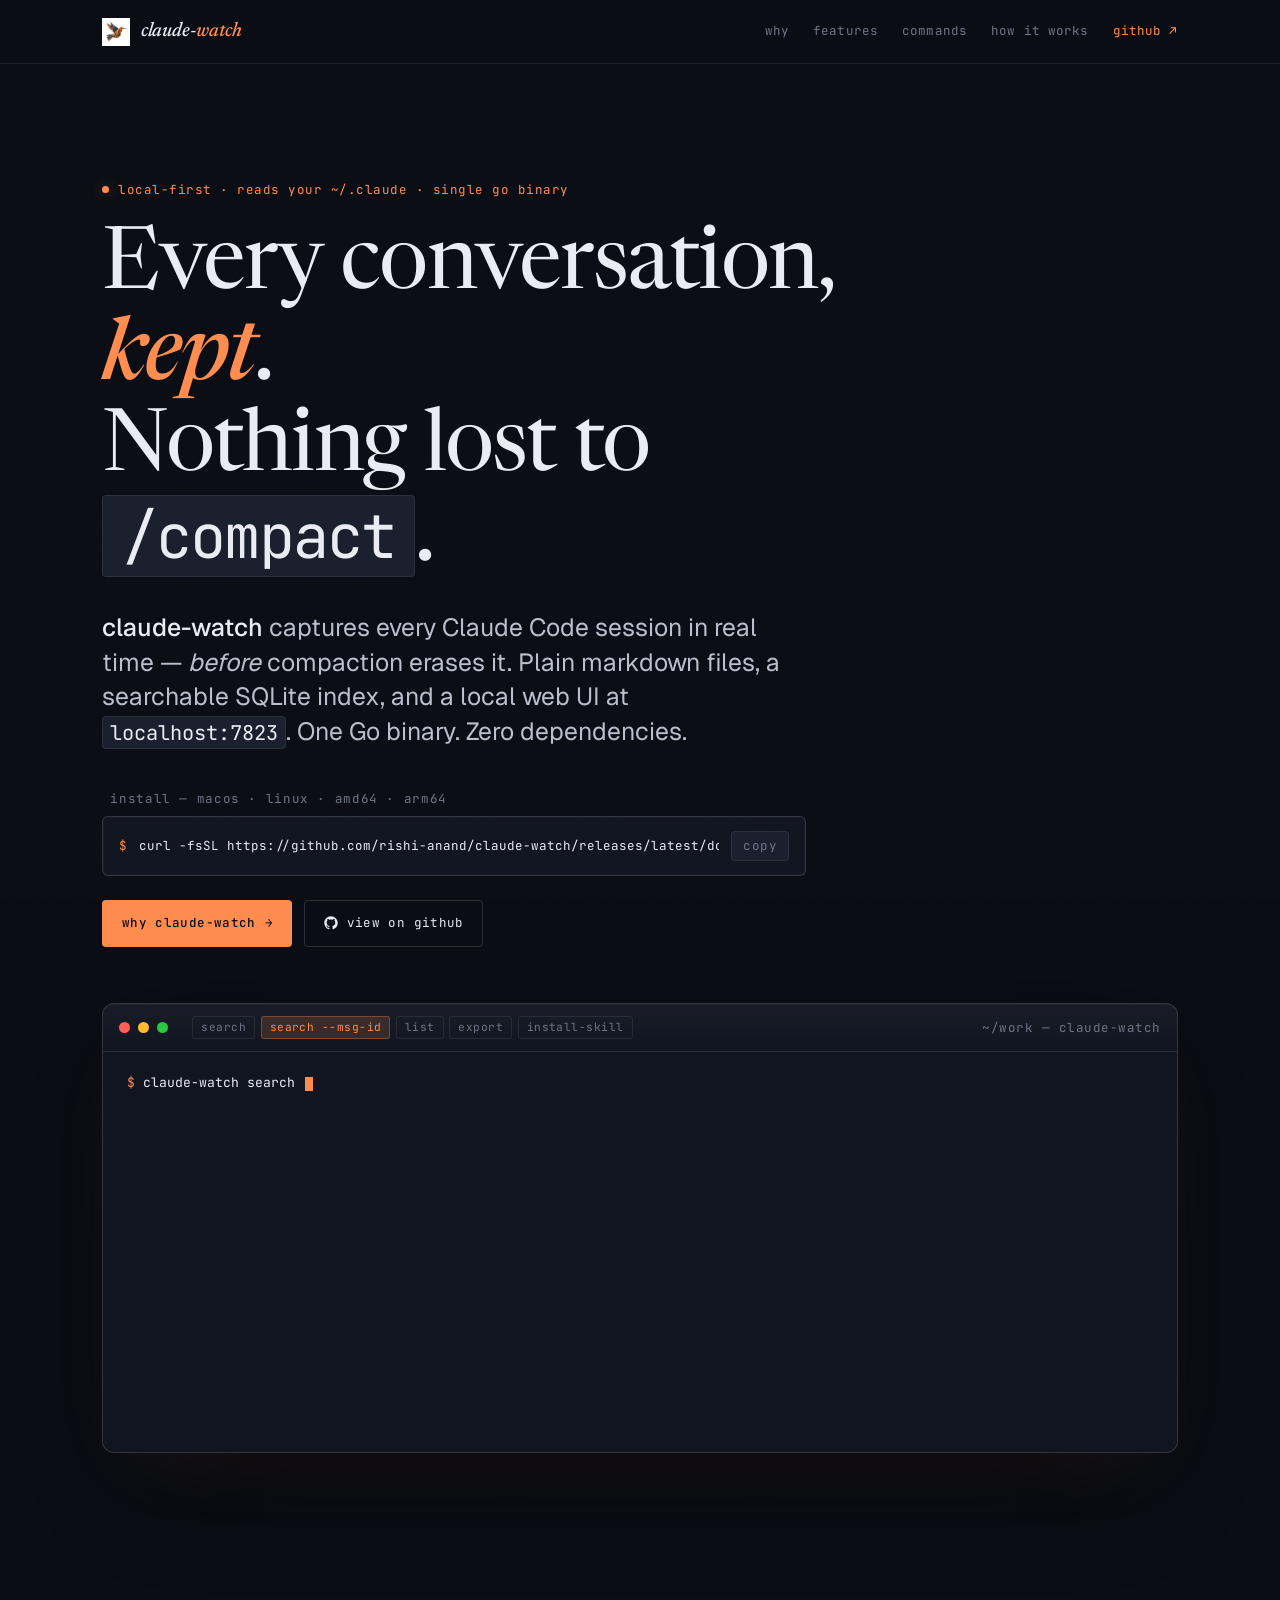
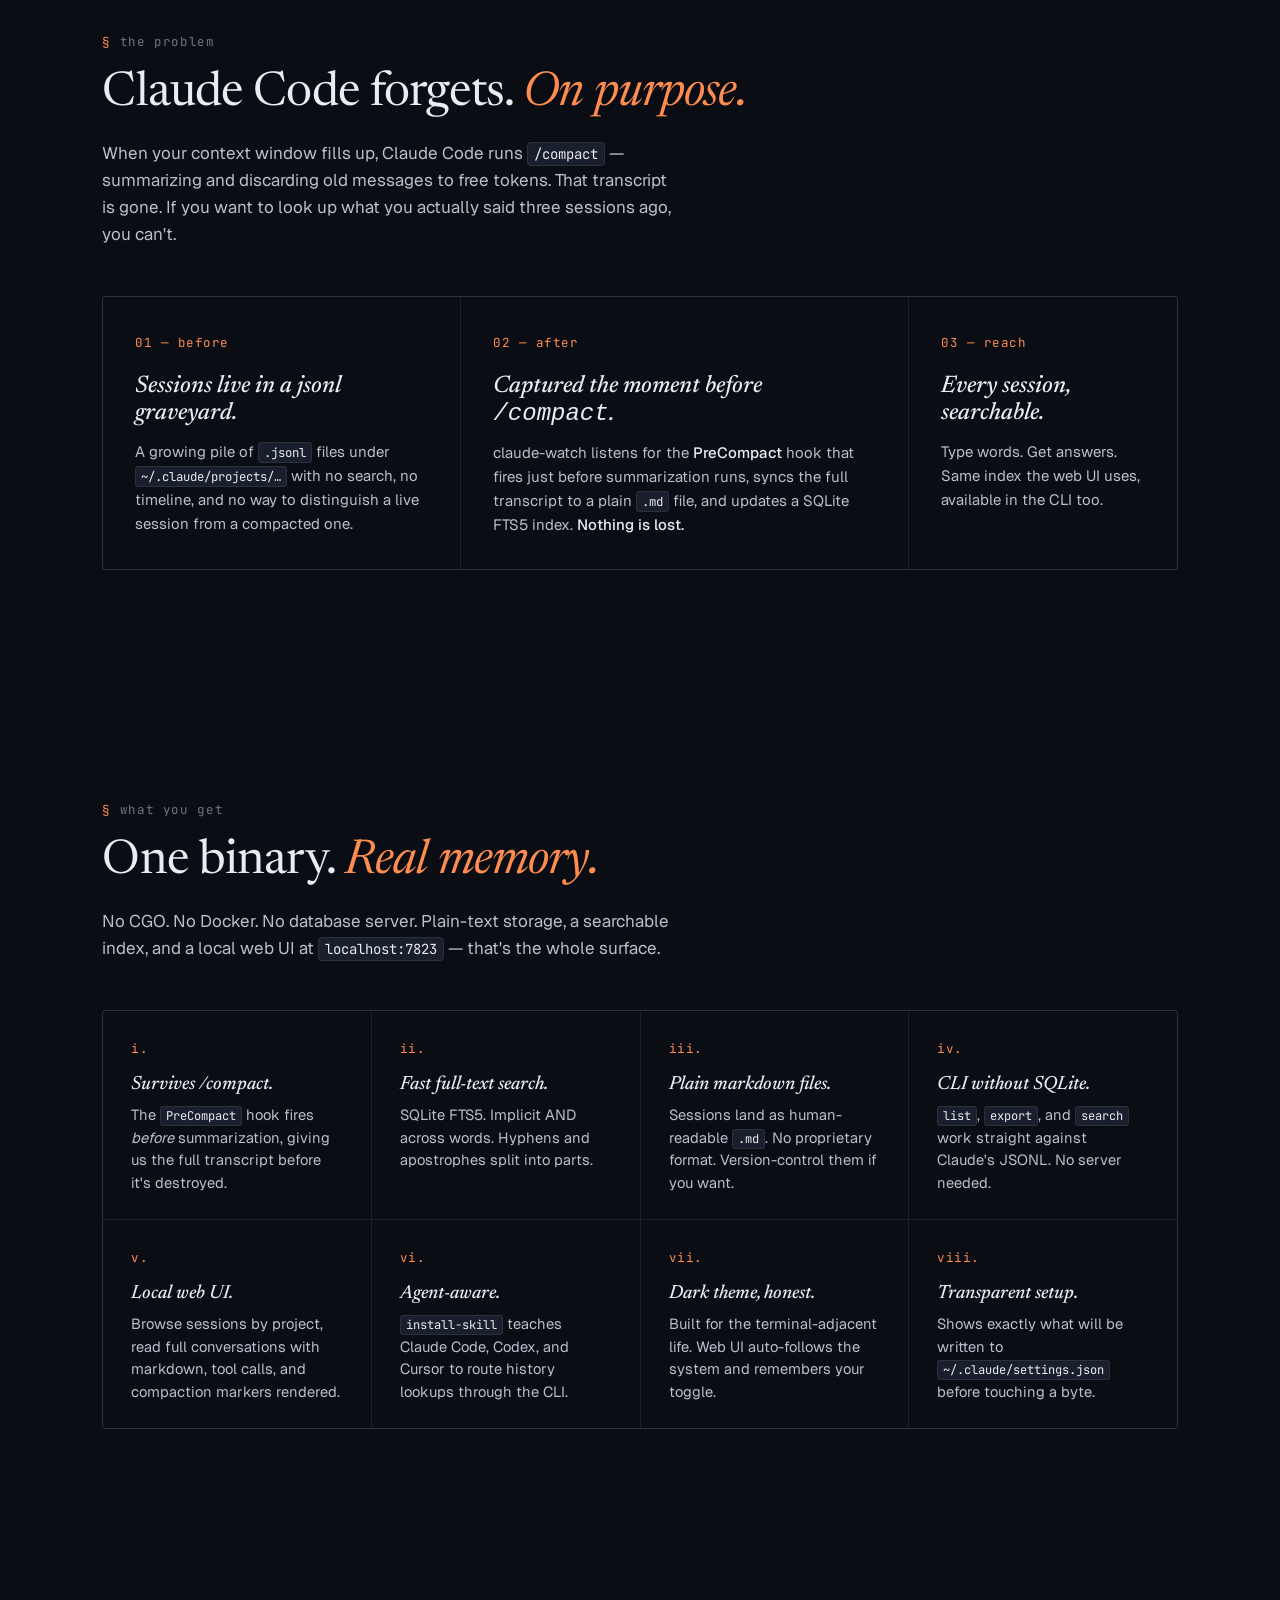
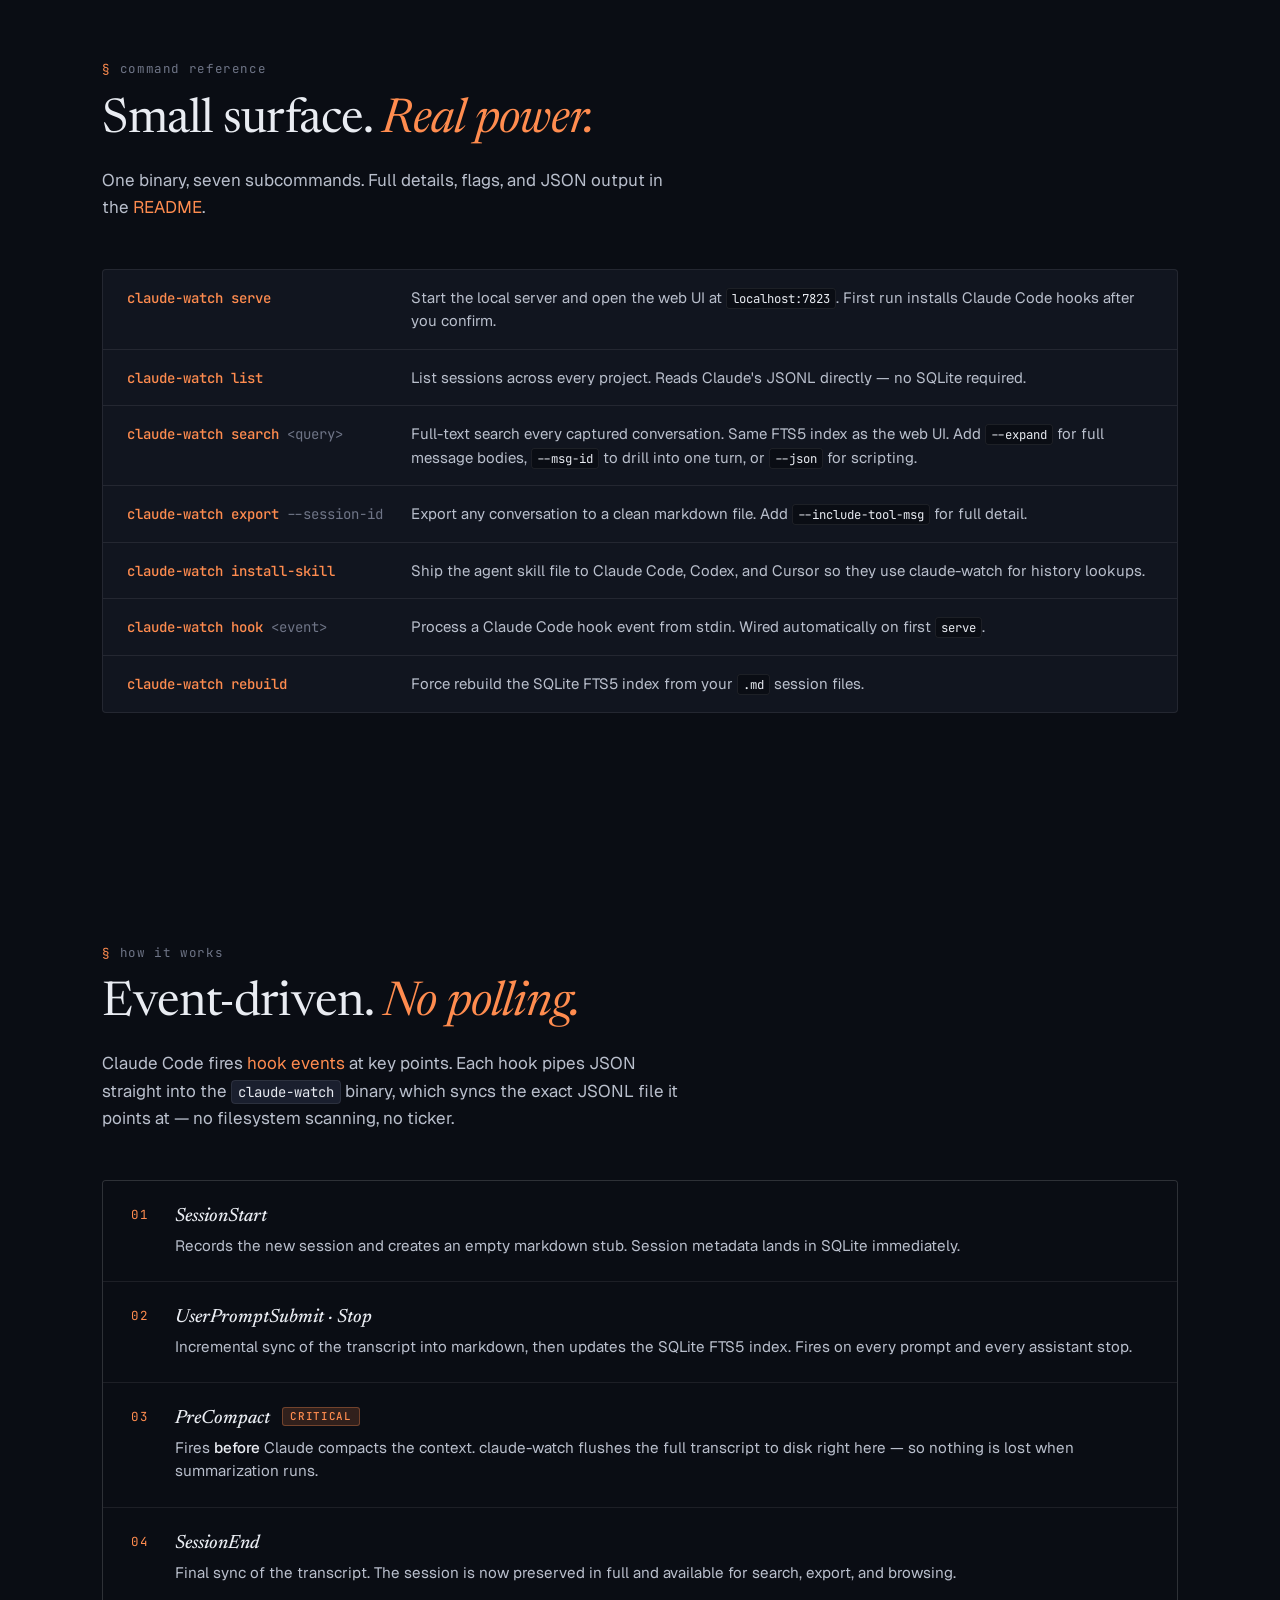
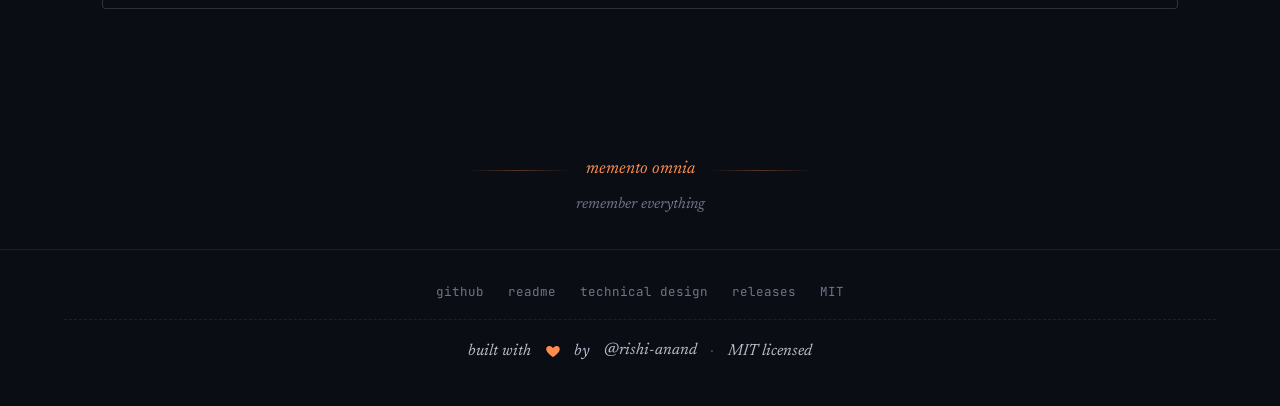
==== commit 1c7a21ec: "search: add REPO column to search results Search output showed which conversation matched but not wh" ====
--- a/docs/index.html
+++ b/docs/index.html
@@ -1083,11 +1083,11 @@
         {
           cmd: 'claude-watch search "database migration" --repo ~/work/api',
           out:
-'<span class="header">CONVERSATION ID                       MSG       TIMESTAMP            MATCH</span>\n' +
-'<span class="header">------------------------------------  --------  -------------------  -----</span>\n' +
-'<span class="id">83d192d6-e704-4975-b650-450aa2264072</span>  <span class="id">a4f19c02</span>  <span class="dim">2026-06-06 09:37:50</span>  …run the <span class="highlight">database migration</span> before the deploy, then…\n' +
-'<span class="id">b1c29a16-04b0-46c7-87d6-3f9bed8e996a</span>  <span class="id">7c3e8d55</span>  <span class="dim">2026-05-14 22:05:11</span>  …reverting the <span class="highlight">migration</span> broke <span class="highlight">database</span> constraints on…\n' +
-'<span class="id">acae171d-f831-49c2-88cb-038285a3e627</span>  <span class="id">e219fa10</span>  <span class="dim">2026-06-28 20:58:34</span>  …I want to add a <span class="highlight">database migration</span> for the users table…\n' +
+'<span class="header">CONVERSATION ID                       REPO      MSG       TIMESTAMP            MATCH</span>\n' +
+'<span class="header">------------------------------------  --------  --------  -------------------  -----</span>\n' +
+'<span class="id">83d192d6-e704-4975-b650-450aa2264072</span>  api       <span class="id">a4f19c02</span>  <span class="dim">2026-06-06 09:37:50</span>  …run the <span class="highlight">database migration</span> before the deploy, then…\n' +
+'<span class="id">b1c29a16-04b0-46c7-87d6-3f9bed8e996a</span>  api       <span class="id">7c3e8d55</span>  <span class="dim">2026-05-14 22:05:11</span>  …reverting the <span class="highlight">migration</span> broke <span class="highlight">database</span> constraints on…\n' +
+'<span class="id">acae171d-f831-49c2-88cb-038285a3e627</span>  api       <span class="id">e219fa10</span>  <span class="dim">2026-06-28 20:58:34</span>  …I want to add a <span class="highlight">database migration</span> for the users table…\n' +
 '\n' +
 '<span class="dim">Showing 3 of 12 matches (page 1, limit 50)</span>',
           hold: 1700
@@ -1095,7 +1095,7 @@
         {
           cmd: 'claude-watch search "database migration" --msg-id a4f19c02',
           out:
-'<span class="dim">── </span><span class="id">83d192d6-e704-4975-b650-450aa2264072</span>  msg:<span class="id">a4f19c02-91d3-4c7e-9b8a-2fb0e5c19d84</span>  <span class="dim">2026-06-06 09:37:50 ──</span>\n' +
+'<span class="dim">── </span><span class="id">83d192d6-e704-4975-b650-450aa2264072</span>  repo:api  msg:<span class="id">a4f19c02-91d3-4c7e-9b8a-2fb0e5c19d84</span>  <span class="dim">2026-06-06 09:37:50 ──</span>\n' +
 '\n' +
 'Yes — you can run the <span class="highlight">database migration</span> before the deploy, then flip the feature flag on\n' +
 'after the app comes back up. That gives you two clean rollback points: revert the flag if the\n' +
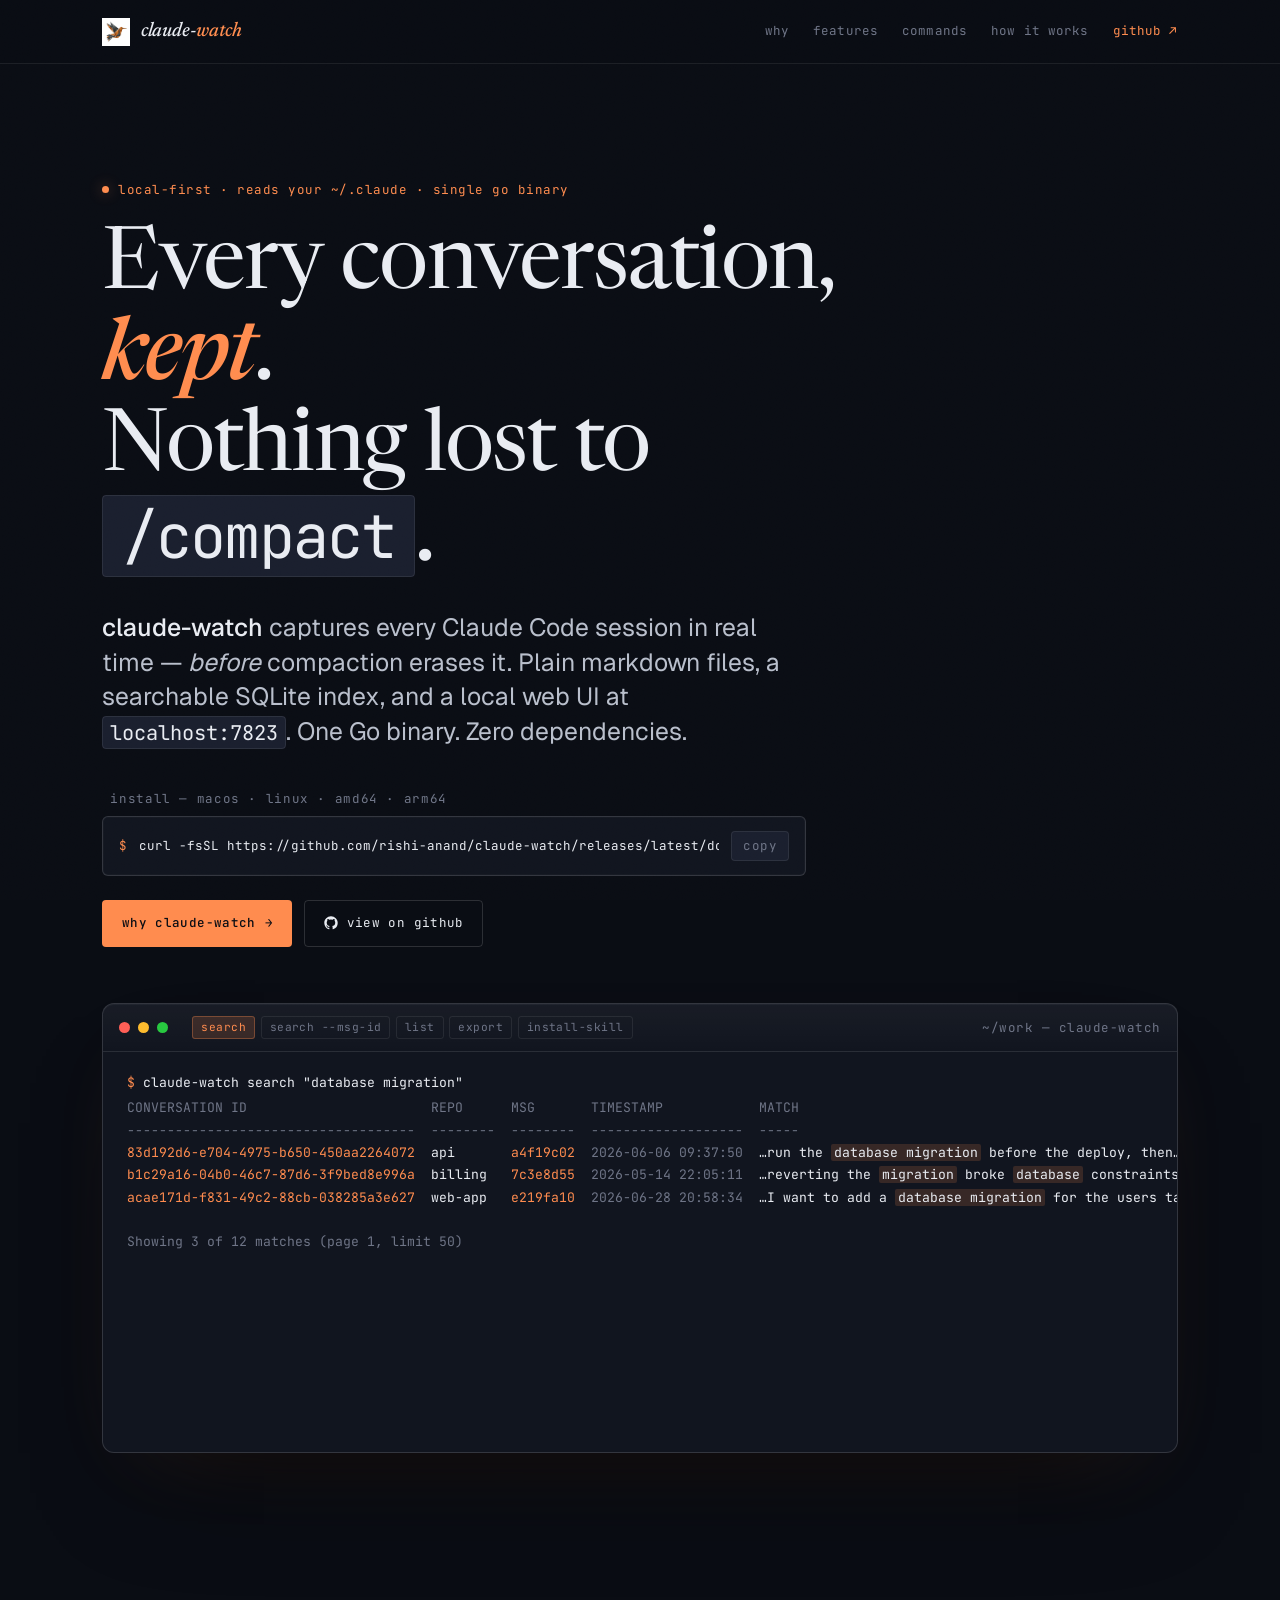
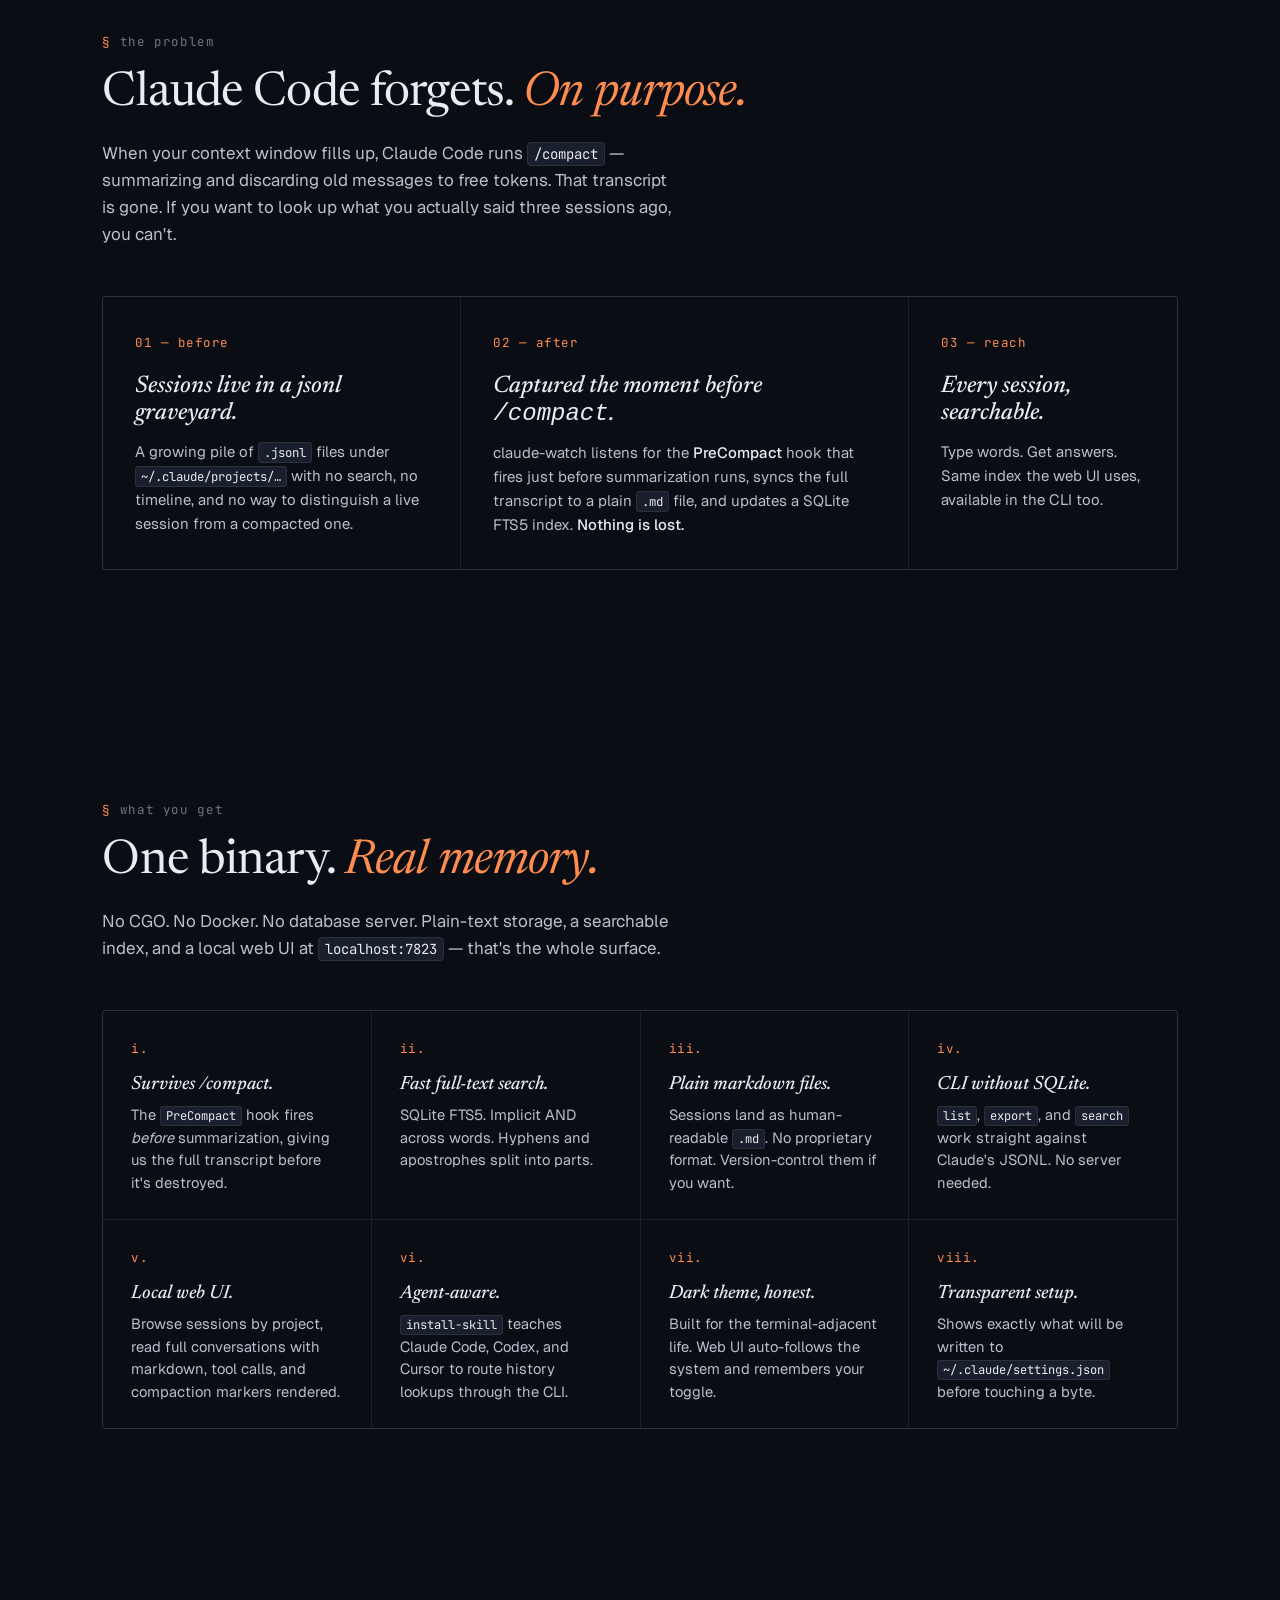
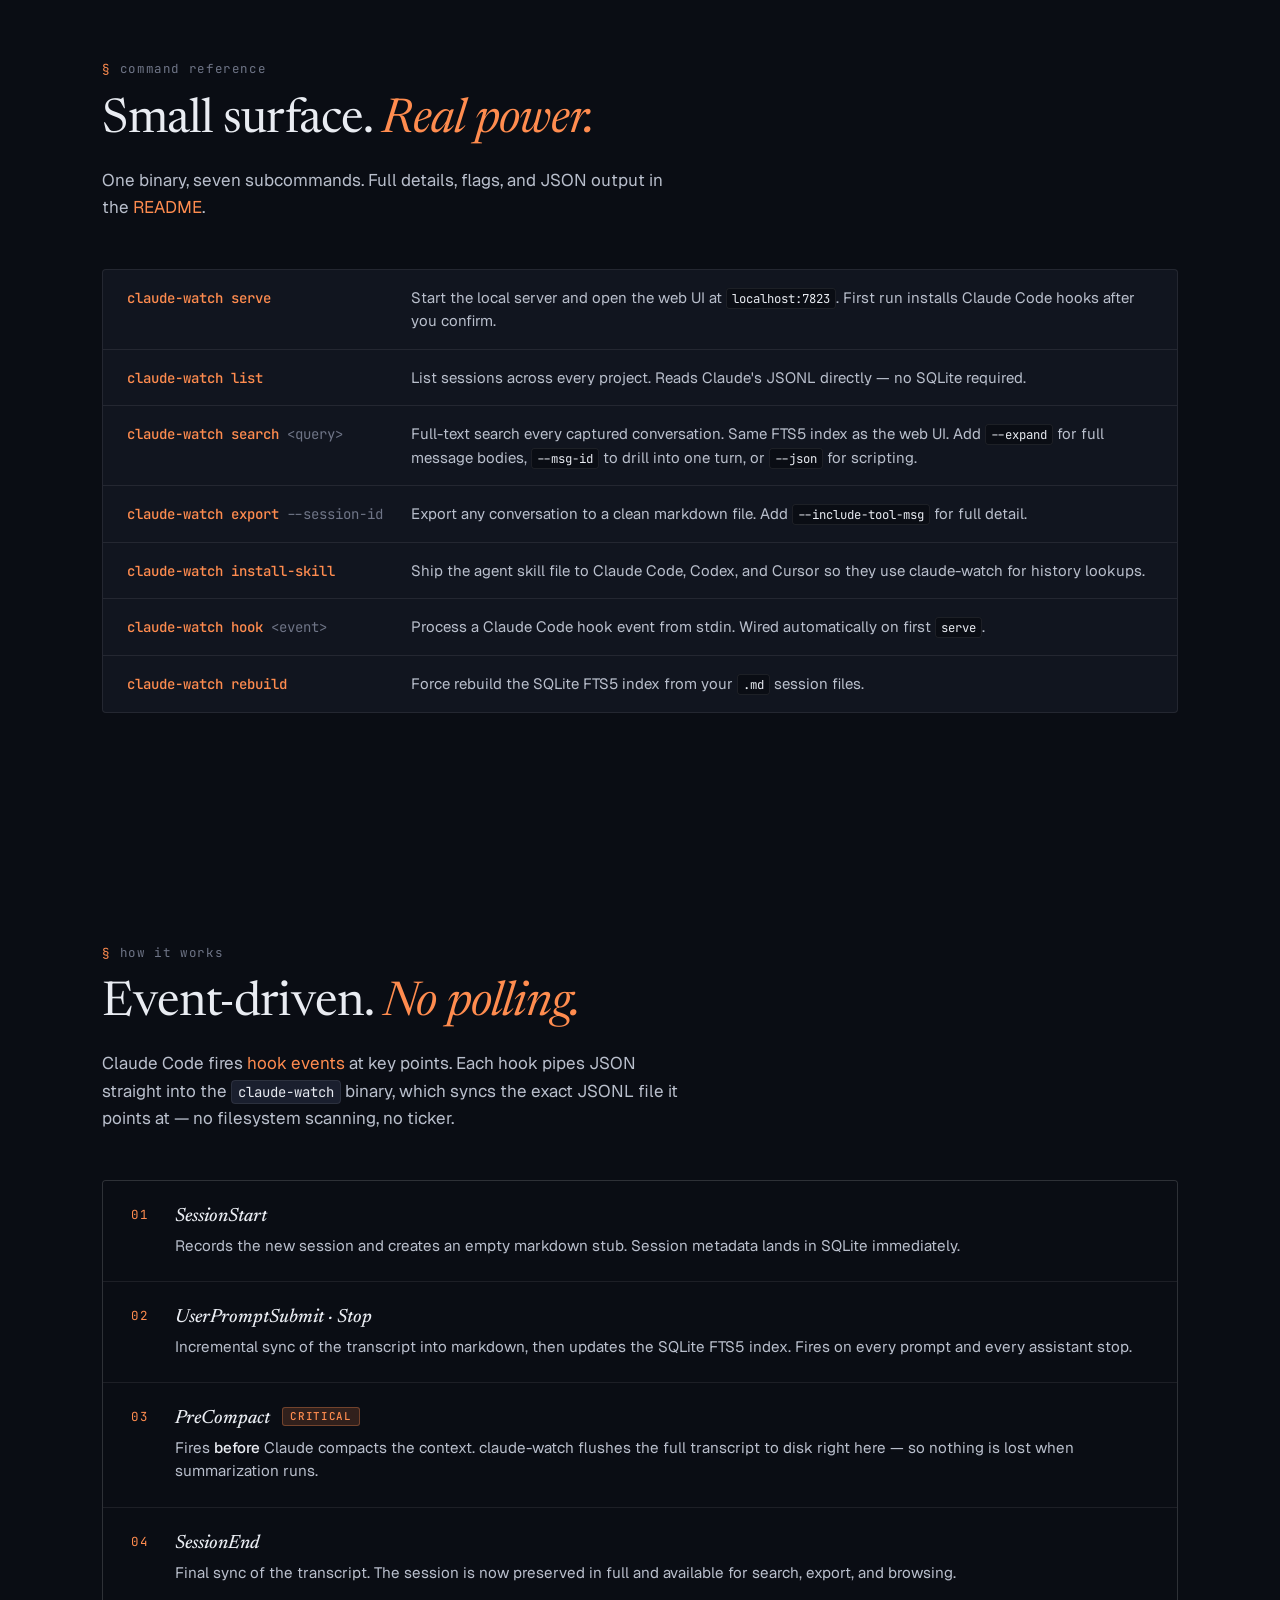
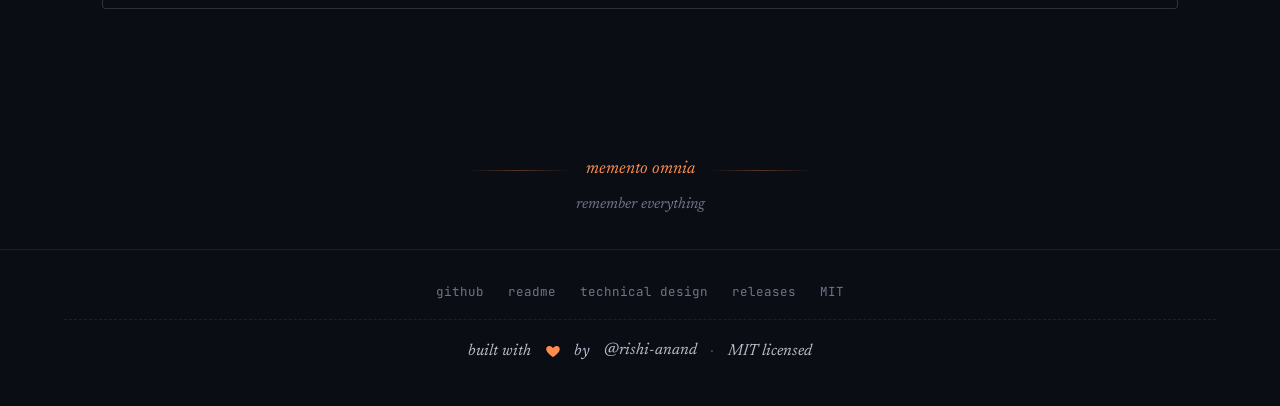
==== commit 66fba761: "site: show three repos in the search demo The demo filtered with --repo, so every row in the new REP" ====
--- a/docs/index.html
+++ b/docs/index.html
@@ -1081,13 +1081,13 @@
 
       var scenes = [
         {
-          cmd: 'claude-watch search "database migration" --repo ~/work/api',
+          cmd: 'claude-watch search "database migration"',
           out:
 '<span class="header">CONVERSATION ID                       REPO      MSG       TIMESTAMP            MATCH</span>\n' +
 '<span class="header">------------------------------------  --------  --------  -------------------  -----</span>\n' +
 '<span class="id">83d192d6-e704-4975-b650-450aa2264072</span>  api       <span class="id">a4f19c02</span>  <span class="dim">2026-06-06 09:37:50</span>  …run the <span class="highlight">database migration</span> before the deploy, then…\n' +
-'<span class="id">b1c29a16-04b0-46c7-87d6-3f9bed8e996a</span>  api       <span class="id">7c3e8d55</span>  <span class="dim">2026-05-14 22:05:11</span>  …reverting the <span class="highlight">migration</span> broke <span class="highlight">database</span> constraints on…\n' +
-'<span class="id">acae171d-f831-49c2-88cb-038285a3e627</span>  api       <span class="id">e219fa10</span>  <span class="dim">2026-06-28 20:58:34</span>  …I want to add a <span class="highlight">database migration</span> for the users table…\n' +
+'<span class="id">b1c29a16-04b0-46c7-87d6-3f9bed8e996a</span>  billing   <span class="id">7c3e8d55</span>  <span class="dim">2026-05-14 22:05:11</span>  …reverting the <span class="highlight">migration</span> broke <span class="highlight">database</span> constraints on…\n' +
+'<span class="id">acae171d-f831-49c2-88cb-038285a3e627</span>  web-app   <span class="id">e219fa10</span>  <span class="dim">2026-06-28 20:58:34</span>  …I want to add a <span class="highlight">database migration</span> for the users table…\n' +
 '\n' +
 '<span class="dim">Showing 3 of 12 matches (page 1, limit 50)</span>',
           hold: 1700
